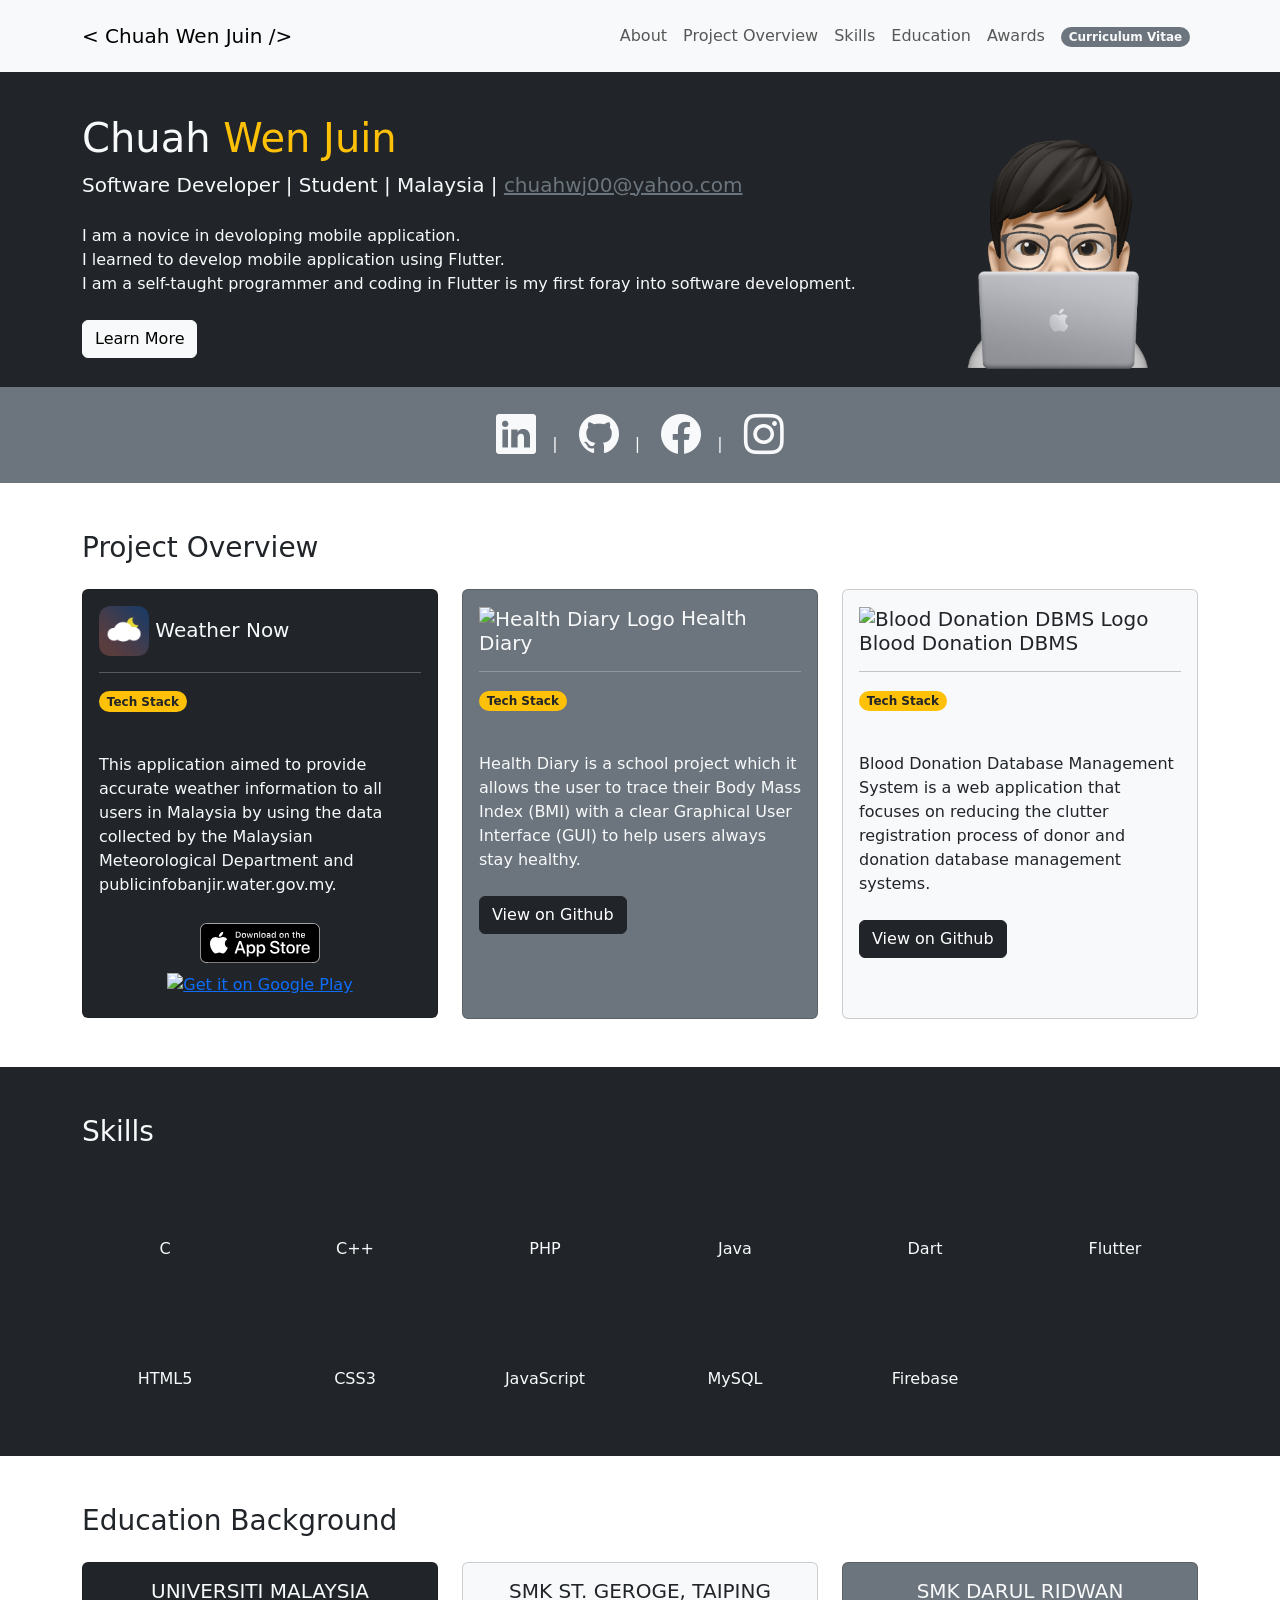
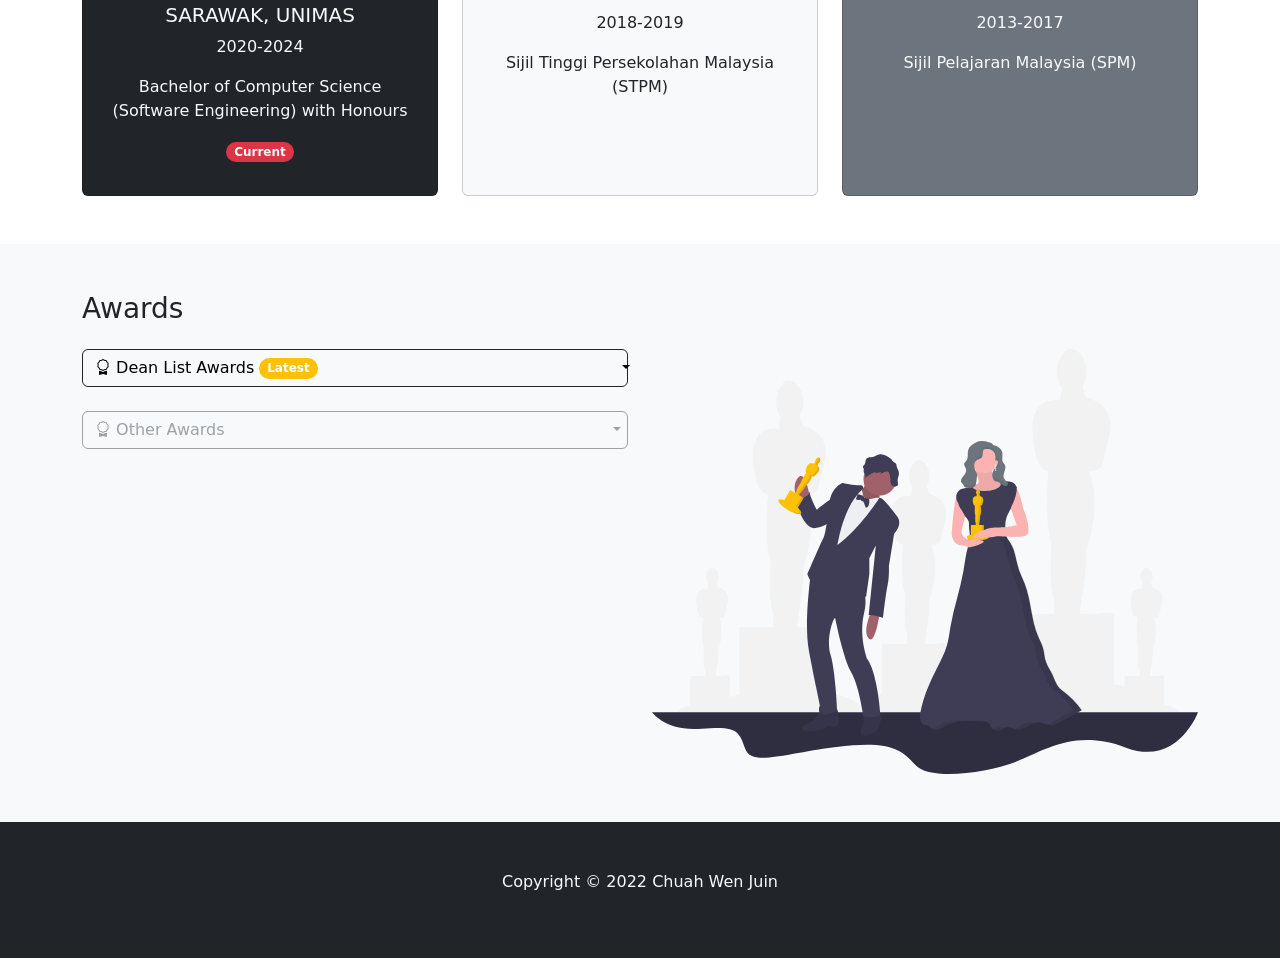
==== index.html @ f5375a83 "Add seperator '|'" ====
<!DOCTYPE html>
<html lang="en">

<head>
    <meta charset="UTF-8">
    <meta http-equiv="X-UA-Compatible" content="IE=edge">
    <meta name="viewport" content="width=device-width, initial-scale=1.0">
    <!-- Bootstrap css -->
    <link href="https://cdn.jsdelivr.net/npm/bootstrap@5.1.3/dist/css/bootstrap.min.css" rel="stylesheet"
        integrity="sha384-1BmE4kWBq78iYhFldvKuhfTAU6auU8tT94WrHftjDbrCEXSU1oBoqyl2QvZ6jIW3" crossorigin="anonymous">
    <!-- Bootstrap icons -->
    <link rel="stylesheet" href="https://cdn.jsdelivr.net/npm/bootstrap-icons@1.3.0/font/bootstrap-icons.css">
    <!-- Devicon -->
    <link rel="stylesheet" href="https://cdn.jsdelivr.net/gh/devicons/devicon@v2.14.0/devicon.min.css">
    <link rel="stylesheet" href="css/style.css">
    <!-- Favicon -->
    <link rel="icon" type="image/x-icon" href="/img/memoji.png">
    <title>Chuah Wen Juin - Software Engineering Student</title>
    <!-- External js -->
    <script defer src="js/script.js"></script>
</head>

<body>
    <!-- Navbar -->
    <nav class="navbar navbar-expand-lg bg-light text-dark navbar-light py-3 fixed-top">
        <div class="container">
            <a href="#" class="navbar-brand">
                < Chuah Wen Juin />
            </a>

            <button class="navbar-toggler" type="button" data-bs-toggle="collapse" data-bs-target="#navmenu"><span
                    class="navbar-toggler-icon"></span></button>

            <div class="collapse navbar-collapse" id="navmenu">
                <ul class="navbar-nav ms-auto">
                    <li class="nav-item">
                        <a href="#about" class="nav-link">About</a>
                    </li>
                    <li class="nav-item">
                        <a href="#projects" class="nav-link">Project Overview</a>
                    </li>
                    <li class="nav-item">
                        <a href="#skills" class="nav-link">Skills</a>
                    </li>
                    <li class="nav-item">
                        <a href="#education" class="nav-link">Education</a>
                    </li>
                    <!-- <li class="nav-item">
                        <a href="#interests" class="nav-link">Interests</a>
                    </li> -->
                    <li class="nav-item">
                        <a href="#awards" class="nav-link">Awards</a>
                    </li>
                    <li class="nav-item">
                        <a href="src/CV.pdf" class="nav-link" target="_blank"><span
                                class="badge bg-secondary text-light rounded-pill">Curriculum Vitae</span></a>
                    </li>
                </ul>
            </div>
        </div>
    </nav>

    <!-- Introduction -->
    <section class="bg-dark text-light p-5 p-lg-0 pt-lg-5 text-center text-sm-start" id="about">
        <div class="container">
            <div class="d-sm-flex align-items-center justify-content-between">
                <div>
                    <h1>Chuah <span class="text-warning">Wen Juin</span></h1>
                    <p class="lead text-center-md">Software Developer | Student | Malaysia | <a class="text-secondary"
                            href="mailto:">chuahwj00@yahoo.com</a></p>
                    <p class="my-4">I am a novice in devoloping mobile application. <br />I learned to develop mobile
                        application using Flutter. <br />I am a self-taught programmer and coding in Flutter is my first
                        foray into software development.</p>
                    <a class="btn btn-light btn-md mb-4" href="./src/CV.pdf" target="_blank">Learn More</a>
                </div>
                <img class="img-fluid w-25 d-none d-lg-block" src="img/self.png" alt="profilePic" />
            </div>
        </div>
    </section>

    <!-- Social Media -->
    <section class="bg-secondary text-light p-4 text-center">
        <div class="container" id="socialMedia">
            <a href="https://www.linkedin.com/in/wenjuinchuah/" target="_blank" class="m-3"><i
                    class="bi bi-linkedin text-light h1"></i></a>|
            <a href="https://github.com/wenjuinchuah" target="_blank" class="m-3"><i
                    class="bi bi-github text-light h1"></i></a>|
            <a href="https://www.facebook.com/Cool987/" target="_blank" class="m-3"><i
                    class="bi bi-facebook text-light h1"></i></a>|
            <a href="https://www.instagram.com/vincent.chuah/" target="_blank" class="m-3"><i
                    class="bi bi-instagram text-light h1"></i></a>
        </div>
    </section>

    <!-- Project -->
    <section class="p-5" id="projects">
        <div class="container">
            <div class="h3 mb-4">Project Overview</div>
            <div class="row g-4">
                <!-- Weather Now -->
                <div class="col-lg-4">
                    <div class="card bg-dark text-light" id="firstProjectCard">
                        <div class="card-body">
                            <h5 class="card-title"><img src="./img/weather_now_logo.png" alt="Weather Now Logo"
                                    width="50px" height="50px" /> Weather Now</h5>
                            <hr>
                            <p><span class="badge bg-warning text-dark rounded-pill">Tech Stack</span></p>
                            <p class="row">
                                <a class="m-1 col-2 text-dark" aria-disabled data-bs-toggle="tooltip"
                                    data-bs-placement="bottom" title="Flutter"><i
                                        class="devicon-flutter-plain colored card-icon h2"></i></a>
                                <a class="m-1 col-2 text-dark" aria-disabled data-bs-toggle="tooltip"
                                    data-bs-placement="bottom" title="Firebase"><i
                                        class="devicon-firebase-plain colored card-icon h2"></i></a>
                            </p>
                            <p class="card-text">This application aimed to provide accurate weather information to all
                                users in Malaysia by using the data collected by the Malaysian Meteorological Department
                                and publicinfobanjir.water.gov.my.
                            </p>
                            <p class="text-lg-center m-1" id="store-badge">
                                <a href="https://apps.apple.com/us/app/weather-now/id1644352298" target="_blank"><img
                                        src="img/download-on-the-app-store.svg" alt="download-at-the-app-store" style="padding: 10px" /></a>
                                <a href='https://play.google.com/store/apps/details?id=io.github.wenjuinchuah.weather_now&pcampaignid=pcampaignidMKT-Other-global-all-co-prtnr-py-PartBadge-Mar2515-1'
                                    target="_blank"><img alt='Get it on Google Play'
                                        src='https://play.google.com/intl/en_us/badges/static/images/badges/en_badge_web_generic.png'
                                        width="151.99px" /></a>
                            </p>
                        </div>
                    </div>
                </div>
                <!-- Health Diary -->
                <div class="col-lg-4">
                    <div class="card bg-secondary text-light" id="secondProjectCard">
                        <div class="card-body">
                            <h5 class="card-title"><img
                                    src="https://raw.githubusercontent.com/wenjuinchuah/java-project/main/src/images/favicon.png"
                                    alt="Health Diary Logo" width="50px" height="50px" /> Health Diary</h5>
                            <hr>
                            <p><span class="badge bg-warning text-dark rounded-pill">Tech Stack</span></p>
                            <p class="row">
                                <a class="m-1 col-2 text-secondary" aria-disabled data-bs-toggle="tooltip"
                                    data-bs-placement="bottom" title="Java"><i
                                        class="devicon-java-plain colored card-icon h2"></i></a>
                            </p>
                            <p class="card-text">Health Diary is a school project which it allows the user to trace
                                their Body Mass Index (BMI) with a clear Graphical User Interface (GUI) to help users
                                always
                                stay healthy.</p>
                            <div class="mt-xl-4 mt-auto"><a class="btn btn-dark btn-md"
                                    href="https://github.com/wenjuinchuah/java-project" target="_blank">View on
                                    Github</a></div>
                        </div>
                    </div>
                </div>
                <!-- Blood Donation DBMS -->
                <div class="col-lg-4">
                    <div class="card bg-light text-dark" id="thirdProjectCard">
                        <div class="card-body">
                            <h5 class="card-title"><img
                                    src="https://raw.githubusercontent.com/wenjuinchuah/database-project/main/src/blood_donation.png"
                                    alt="Blood Donation DBMS Logo" width="50px" height="50px" /> Blood Donation DBMS
                            </h5>
                            <hr>
                            <p><span class="badge bg-warning text-dark rounded-pill">Tech Stack</span></p>
                            <p class="row">
                                <a class="m-1 col-2 text-light" aria-disabled data-bs-toggle="tooltip"
                                    data-bs-placement="bottom" title="PHP"><i
                                        class="devicon-php-plain colored card-icon h2"></i></a>
                                <a class="m-1 col-2 text-light" aria-disabled data-bs-toggle="tooltip"
                                    data-bs-placement="bottom" title="HTML5"><i
                                        class="devicon-html5-plain colored card-icon h2"></i></a>
                                <a class="m-1 col-2 text-light" aria-disabled data-bs-toggle="tooltip"
                                    data-bs-placement="bottom" title="CSS3"><i
                                        class="devicon-css3-plain colored card-icon h2"></i></a>
                                <a class="m-1 col-2 text-light" aria-disabled data-bs-toggle="tooltip"
                                    data-bs-placement="bottom" title="JavaScript"><i
                                        class="devicon-javascript-plain colored card-icon h2"></i></a>
                                <a class="m-1 col-2 text-light" aria-disabled data-bs-toggle="tooltip"
                                    data-bs-placement="bottom" title="MySQL"><i
                                        class="devicon-mysql-plain colored card-icon h2"></i></a>
                            </p>
                            <p class="card-text">Blood Donation Database Management System is a web application that
                                focuses on reducing the clutter registration process of donor and donation database
                                management systems.</p>
                            <p class="mt-xl-4 mt-auto"><a class="btn btn-dark btn-md"
                                    href="https://github.com/wenjuinchuah/database-project" target="_blank">View on
                                    Github</a></p>
                        </div>
                    </div>
                </div>
            </div>
        </div>
        </div>
    </section>

    <!-- Skills -->
    <section class="p-5 bg-dark text-light" id="skills">
        <div class="container" id="skills-devicon">
            <div class="h3 mb-4">Skills</div>
            <div class="row text-center g-4 b">
                <!-- c -->
                <div class="col-xl-2 col-md-3 col-sm-4 col-6">
                    <div class="card bg-dark border-dark text-light hover-zoom">
                        <div class="card-body">
                            <i class="devicon-c-plain card-icon h1 m-3"></i>
                            <p class="card-text">C</span></p>
                        </div>
                    </div>
                </div>
                <!-- cpp -->
                <div class="col-xl-2 col-md-3 col-sm-4 col-6">
                    <div class="card bg-dark border-dark text-light hover-zoom">
                        <div class="card-body">
                            <i class="devicon-cplusplus-plain card-icon h1 m-3"></i>
                            <p class="card-text">C++</span></p>
                        </div>
                    </div>
                </div>
                <!-- php -->
                <div class="col-xl-2 col-md-3 col-sm-4 col-6">
                    <div class="card bg-dark border-dark text-light hover-zoom">
                        <div class="card-body">
                            <i class="devicon-php-plain card-icon h1 m-3"></i>
                            <p class="card-text">PHP</span></p>
                        </div>
                    </div>
                </div>
                <!-- java -->
                <div class="col-xl-2 col-md-3 col-sm-4 col-6">
                    <div class="card bg-dark border-dark text-light hover-zoom">
                        <div class="card-body">
                            <i class="devicon-java-plain card-icon h1 m-3"></i>
                            <p class="card-text">Java</span></p>
                        </div>
                    </div>
                </div>
                <!-- dart -->
                <div class="col-xl-2 col-md-3 col-sm-4 col-6">
                    <div class="card bg-dark border-dark text-light hover-zoom">
                        <div class="card-body">
                            <i class="devicon-dart-plain card-icon h1 m-3"></i>
                            <p class="card-text">Dart</span></p>
                        </div>
                    </div>
                </div>
                <!-- flutter -->
                <div class="col-xl-2 col-md-3 col-sm-4 col-6">
                    <div class="card bg-dark border-dark text-light hover-zoom">
                        <div class="card-body">
                            <i class="devicon-flutter-plain card-icon h1 m-3"></i>
                            <p class="card-text">Flutter</span></p>
                        </div>
                    </div>
                </div>
                <!-- html5 -->
                <div class="col-xl-2 col-md-3 col-sm-4 col-6">
                    <div class="card bg-dark border-dark text-light hover-zoom">
                        <div class="card-body">
                            <i class="devicon-html5-plain card-icon h1 m-3"></i>
                            <p class="card-text">HTML5</span></p>
                        </div>
                    </div>
                </div>
                <!-- css -->
                <div class="col-xl-2 col-md-3 col-sm-4 col-6">
                    <div class="card bg-dark border-dark text-light hover-zoom">
                        <div class="card-body">
                            <i class="devicon-css3-plain card-icon h1 m-3"></i>
                            <p class="card-text">CSS3</span></p>
                        </div>
                    </div>
                </div>
                <!-- javascript -->
                <div class="col-xl-2 col-md-3 col-sm-4 col-6">
                    <div class="card bg-dark border-dark text-light hover-zoom">
                        <div class="card-body">
                            <i class="devicon-javascript-plain card-icon h1 m-3"></i>
                            <p class="card-text">JavaScript</span></p>
                        </div>
                    </div>
                </div>
                <!-- mysql -->
                <div class="col-xl-2 col-md-3 col-sm-4 col-6">
                    <div class="card bg-dark border-dark text-light hover-zoom">
                        <div class="card-body">
                            <i class="devicon-mysql-plain card-icon h1 m-3"></i>
                            <p class="card-text">MySQL</span></p>
                        </div>
                    </div>
                </div>
                <!-- firebase -->
                <div class="col-xl-2 col-md-3 col-sm-4 col-6">
                    <div class="card bg-dark border-dark text-light hover-zoom">
                        <div class="card-body">
                            <i class="devicon-firebase-plain card-icon h1 m-3"></i>
                            <p class="card-text">Firebase</span></p>
                        </div>
                    </div>
                </div>
            </div>
        </div>
    </section>

    <!-- Education -->
    <section class="p-5" id="education">
        <div class="container">
            <div class="h3 mb-4">Education Background</div>
            <div class="row text-center g-4">
                <!-- 2020-2024 -->
                <div class="col-md">
                    <div class="card bg-dark text-light">
                        <div class="card-body" id="firstCard">
                            <h5 class="card-title">UNIVERSITI MALAYSIA SARAWAK, UNIMAS</h5>
                            <p class="card-text">2020-2024</p>
                            <p>Bachelor of Computer Science (Software Engineering) with Honours</p>
                            <p><span class="badge bg-danger text-light rounded-pill">Current</span></p>
                        </div>
                    </div>
                </div>
                <!-- 2018-2019 -->
                <div class="col-md">
                    <div class="card bg-light text-dark">
                        <div class="card-body" id="secondCard">
                            <h5 class="card-title">SMK ST. GEROGE, TAIPING</h5>
                            <p class="card-text">2018-2019</p>
                            <p>Sijil Tinggi Persekolahan Malaysia (STPM)</p>
                        </div>
                    </div>
                </div>
                <!-- 2013-2017 -->
                <div class="col-md">
                    <div class="card bg-secondary text-light">
                        <div class="card-body" id="thirdCard">
                            <h5 class="card-title">SMK DARUL RIDWAN</h5>
                            <p class="card-text">2013-2017</p>
                            <p>Sijil Pelajaran Malaysia (SPM)</p>
                        </div>
                    </div>
                </div>
            </div>
        </div>
        </div>
    </section>

    <!-- Awards -->
    <section class="p-5 bg-light text-dark" id="awards">
        <div class="container">
            <div class="h3 mb-4">Awards</div>
            <div class="row g-4">
                <div class="col-md-6">
                    <div class="dropdown d-grid gap-2 mb-4">
                        <button class="btn btn-light text-start dropdown-toggle border-dark" type="button"
                            data-bs-toggle="collapse" data-bs-target="#deanList" aria-expanded="false"
                            aria-controls="deanList">
                            <i class="bi bi-award"></i>
                            Dean List Awards
                            <span class="badge bg-warning rounded-pill">Latest</span>
                            <div class="spacer with-badge"></div>
                        </button>
                        <div class="collapse" id="deanList">
                            <div class="card card-body">
                                UNIMAS Dean List for Semester 1, 2, 3 and 4
                            </div>
                        </div>
                    </div>
                    <div class="dropdown d-grid gap-2 mb-4">
                        <button class="btn btn-light text-secondary text-start dropdown-toggle border-secondary"
                            type="button" data-bs-toggle="collapse" data-bs-target="#" aria-expanded="false"
                            aria-controls="" disabled>
                            <i class="bi bi-award"></i>
                            Other Awards
                            <div class="spacer no-badge"></div>
                        </button>
                        <div class="collapse" id="">
                            <div class="card card-body">
                                Nothing
                            </div>
                        </div>
                    </div>

                </div>
                <div class="col-md-6">
                    <img src="img/award.svg" alt="">
                </div>
            </div>
        </div>
    </section>

    <!-- Footer -->
    <footer class="p-5 bg-dark text-light text-center position-relative">
        <div class="container">
            <p>Copyright &copy; 2022 Chuah Wen Juin</p>
        </div>
    </footer>

    <!-- Bootstrap js -->
    <script src="https://cdn.jsdelivr.net/npm/bootstrap@5.1.3/dist/js/bootstrap.bundle.min.js"
        integrity="sha384-ka7Sk0Gln4gmtz2MlQnikT1wXgYsOg+OMhuP+IlRH9sENBO0LRn5q+8nbTov4+1p" crossorigin="anonymous">
    </script>
</body>

</html>
---- css/style.css ----
body::before {
    display: block;
    content: '';
    height: 60px;
}

#socialMedia a:hover {
    cursor: pointer;
    opacity: 0.7;
}

#skills-devicon .card:hover i {
    color: #ffc107;
}

#skills-devicon .hover-zoom {
    transition: transform .2s;
}

#skills-devicon .hover-zoom:hover {
    -webkit-transform: scale(1.1);  /* Safari 3-8 */
    transform: scale(1.1);
}

/* Awards' dropdown spacer */
.with-badge {
    display: inline-block;
    width: calc(100% - 230px);
}

.no-badge {
    display: inline-block;
    width: calc(100% - 146px);
}
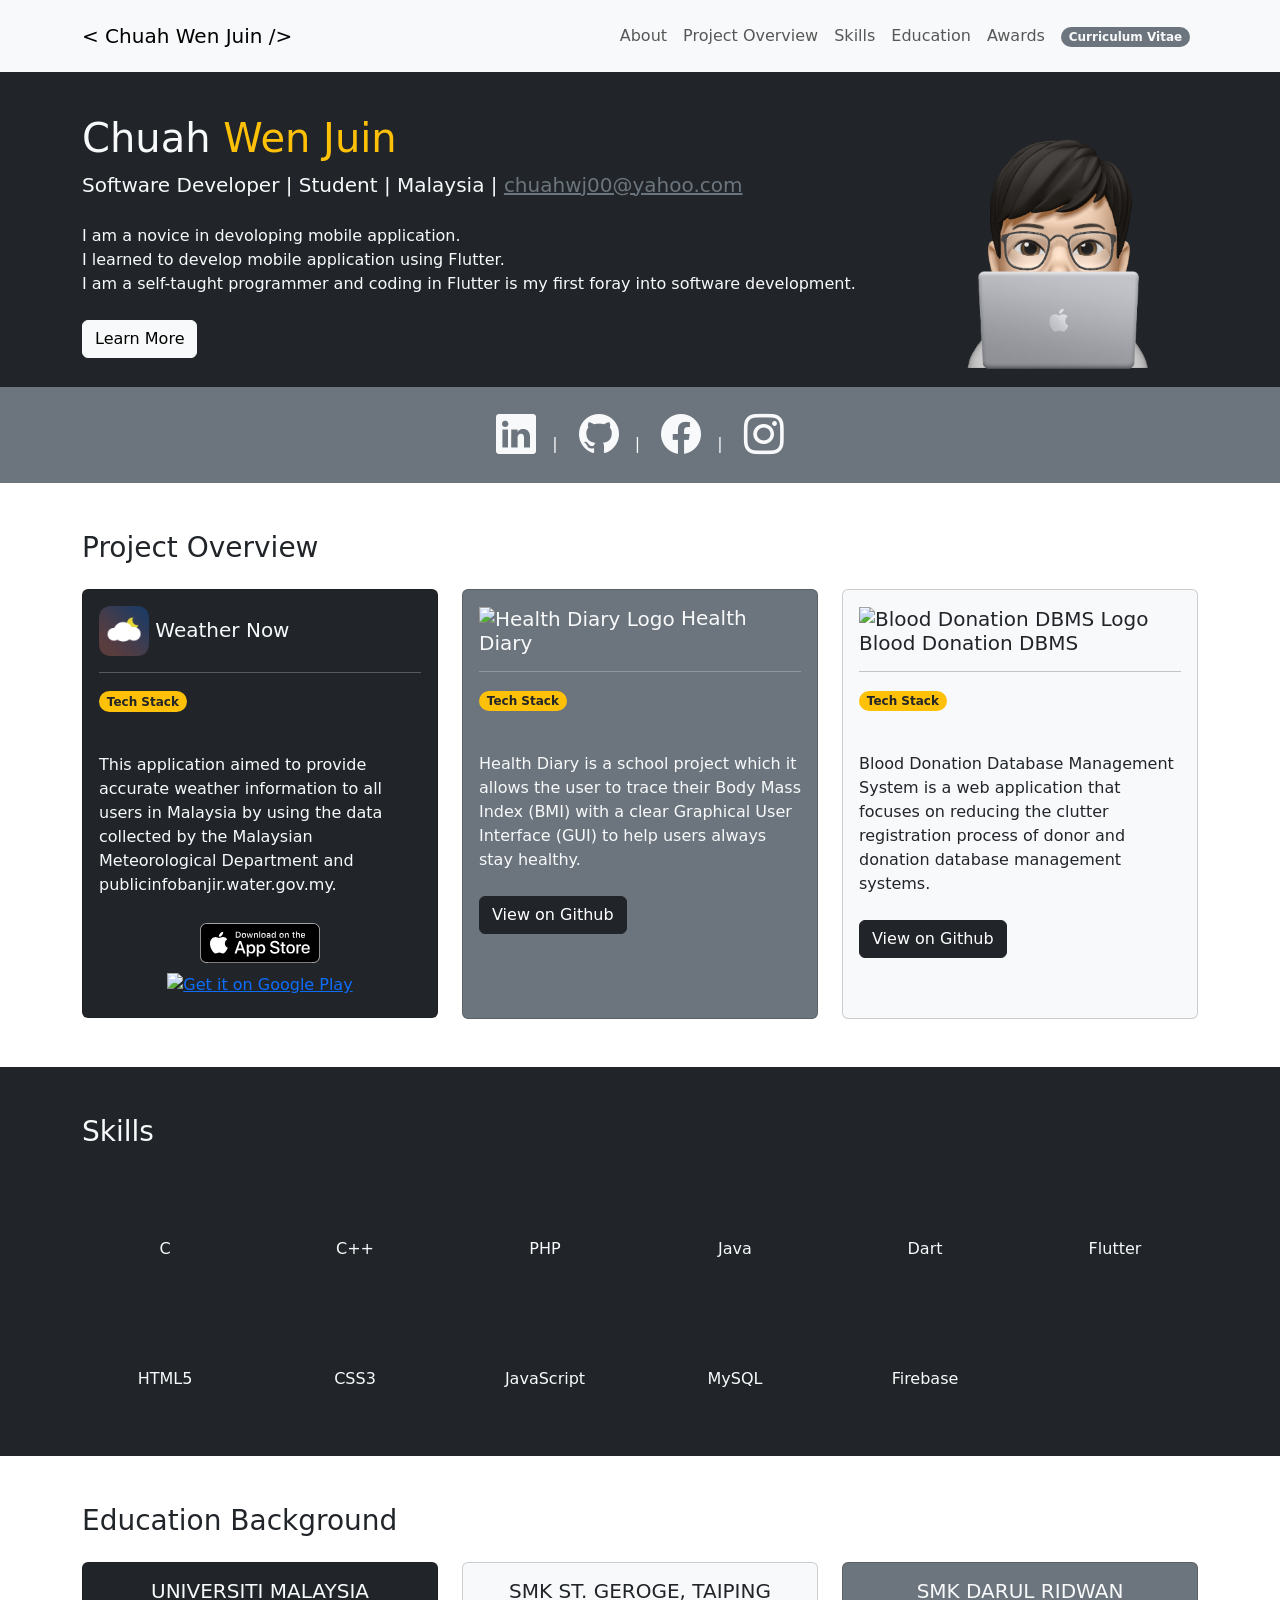
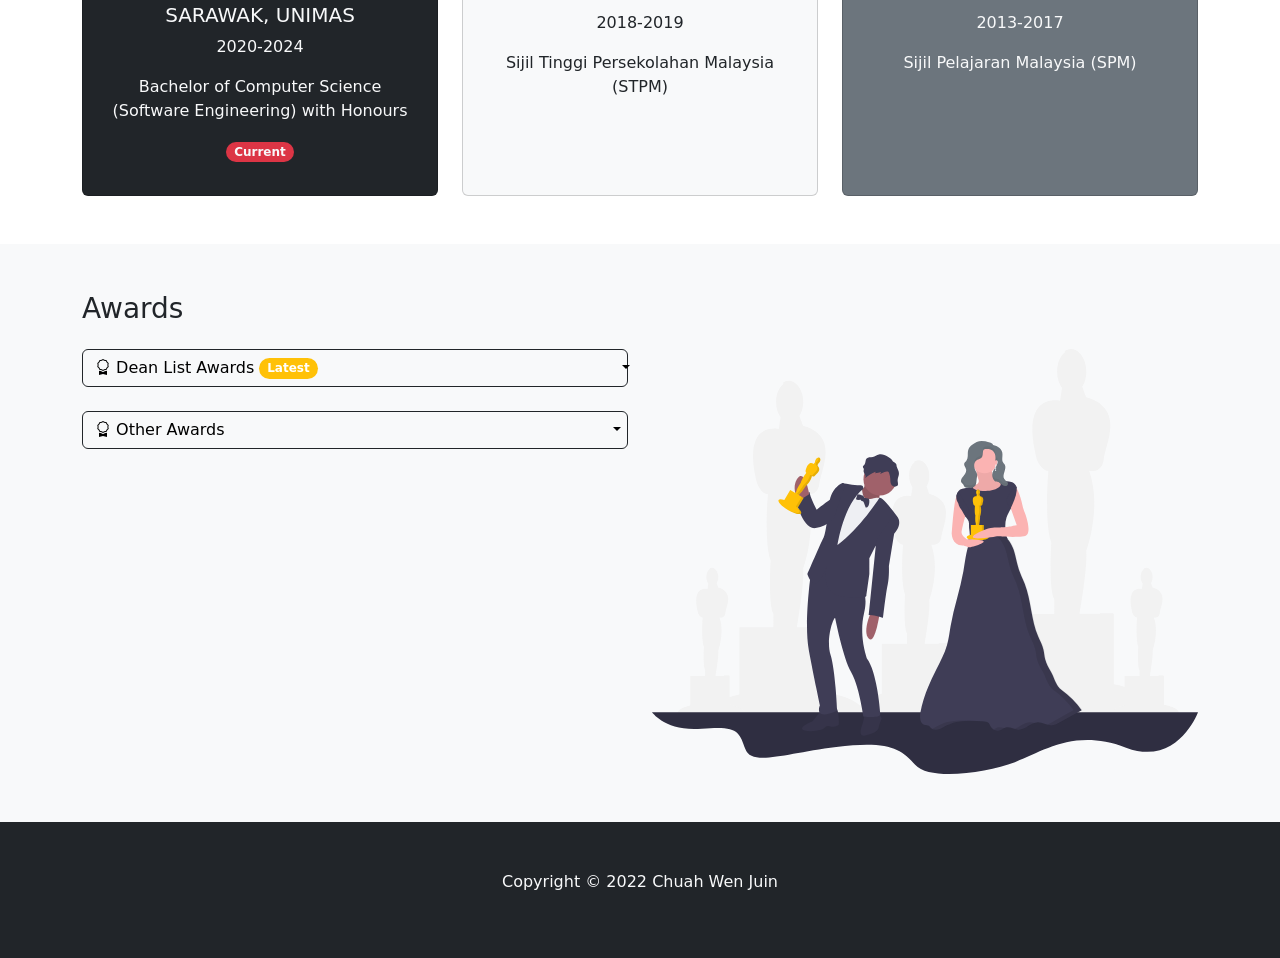
==== commit 32f4e135: "Add other awards" ====
--- a/index.html
+++ b/index.html
@@ -364,16 +364,16 @@
                         </div>
                     </div>
                     <div class="dropdown d-grid gap-2 mb-4">
-                        <button class="btn btn-light text-secondary text-start dropdown-toggle border-secondary"
-                            type="button" data-bs-toggle="collapse" data-bs-target="#" aria-expanded="false"
-                            aria-controls="" disabled>
+                        <button class="btn btn-light text-start dropdown-toggle border-dark"
+                            type="button" data-bs-toggle="collapse" data-bs-target="#otherAwards" aria-expanded="false"
+                            aria-controls="otherAwards">
                             <i class="bi bi-award"></i>
                             Other Awards
                             <div class="spacer no-badge"></div>
                         </button>
-                        <div class="collapse" id="">
+                        <div class="collapse" id="otherAwards">
                             <div class="card card-body">
-                                Nothing
+                                CodeNection 2022 - 3rd Runner Up
                             </div>
                         </div>
                     </div>
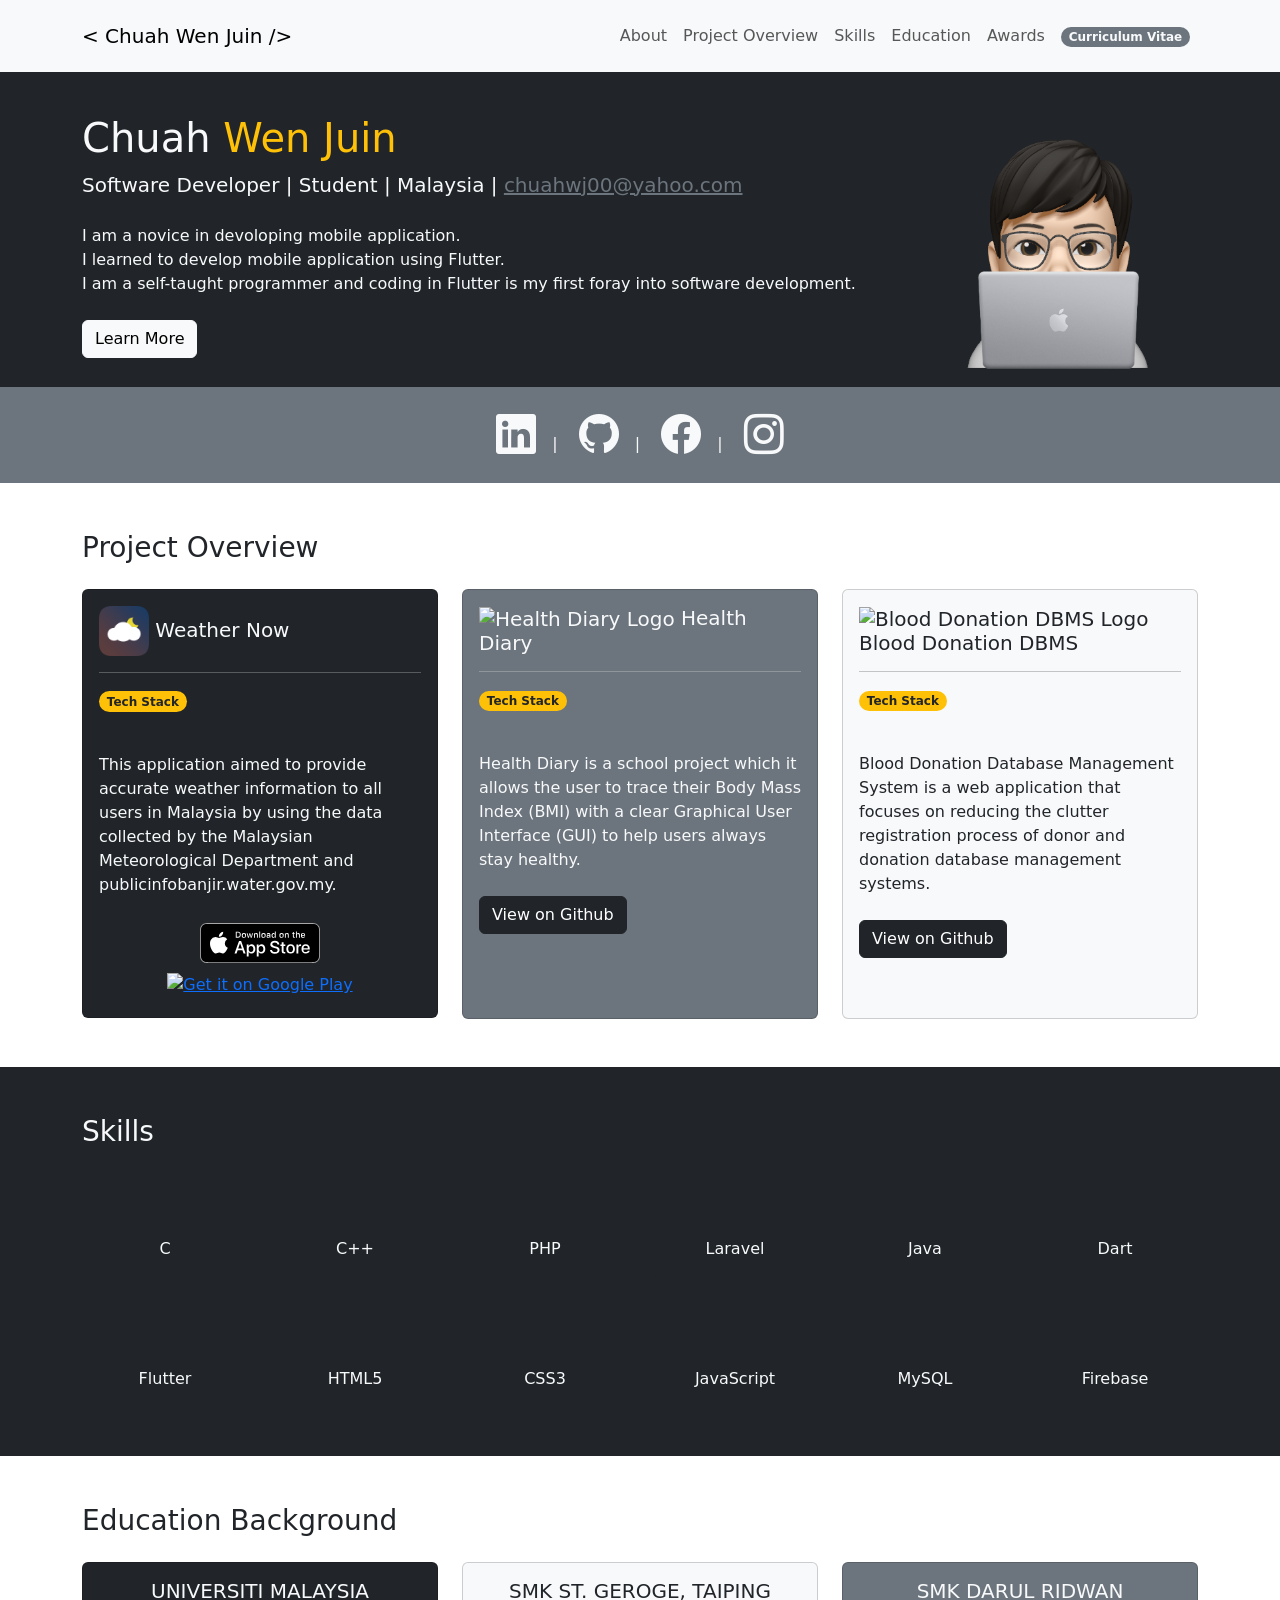
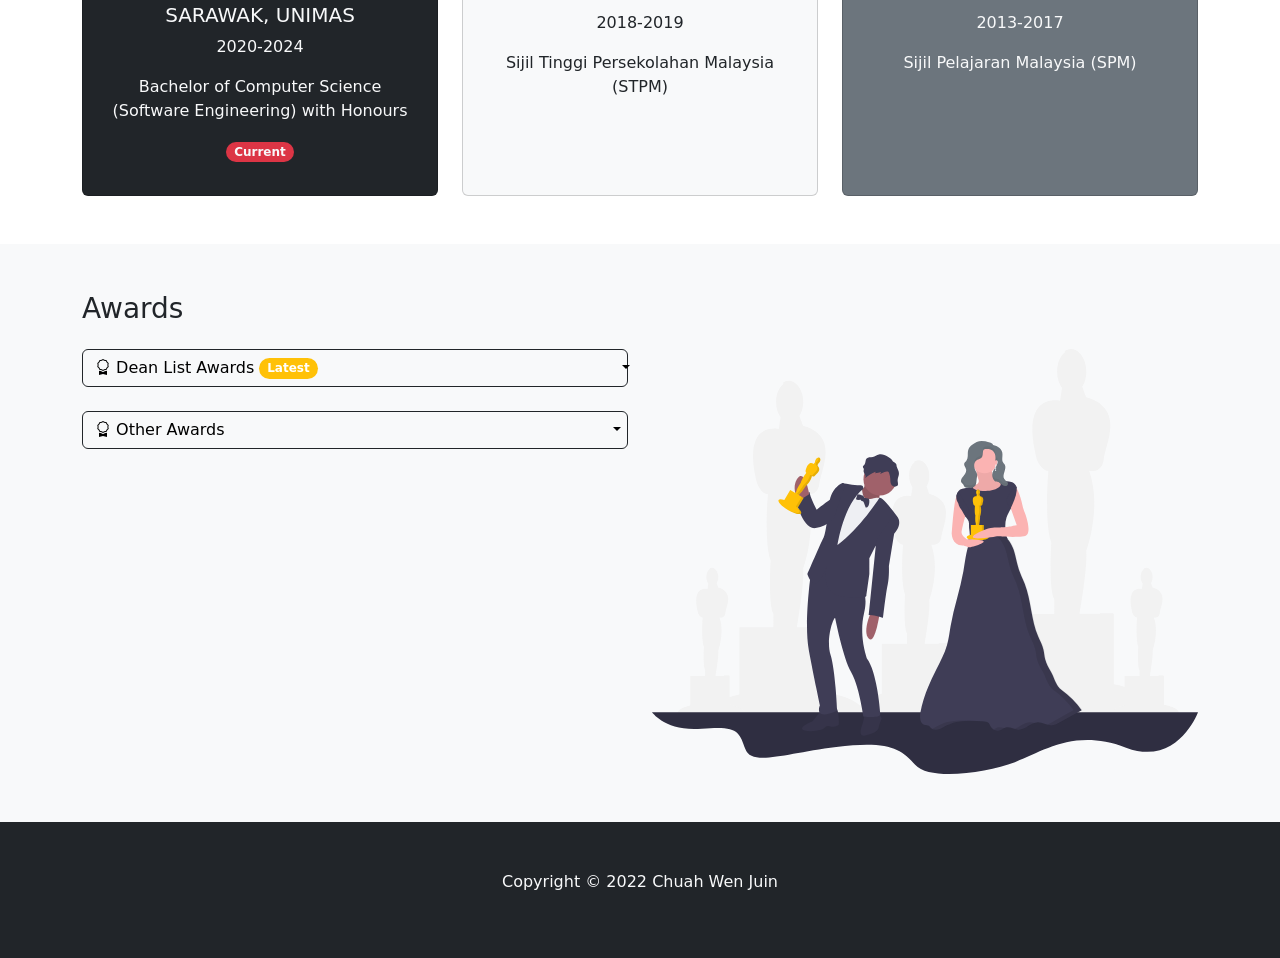
==== commit 220f4c29: "Add skills" ====
--- a/index.html
+++ b/index.html
@@ -225,6 +225,15 @@
                         </div>
                     </div>
                 </div>
+                <!-- laravel -->
+                <div class="col-xl-2 col-md-3 col-sm-4 col-6">
+                    <div class="card bg-dark border-dark text-light hover-zoom">
+                        <div class="card-body">
+                            <i class="devicon-laravel-plain card-icon h1 m-3"></i>
+                            <p class="card-text">Laravel</span></p>
+                        </div>
+                    </div>
+                </div>
                 <!-- java -->
                 <div class="col-xl-2 col-md-3 col-sm-4 col-6">
                     <div class="card bg-dark border-dark text-light hover-zoom">
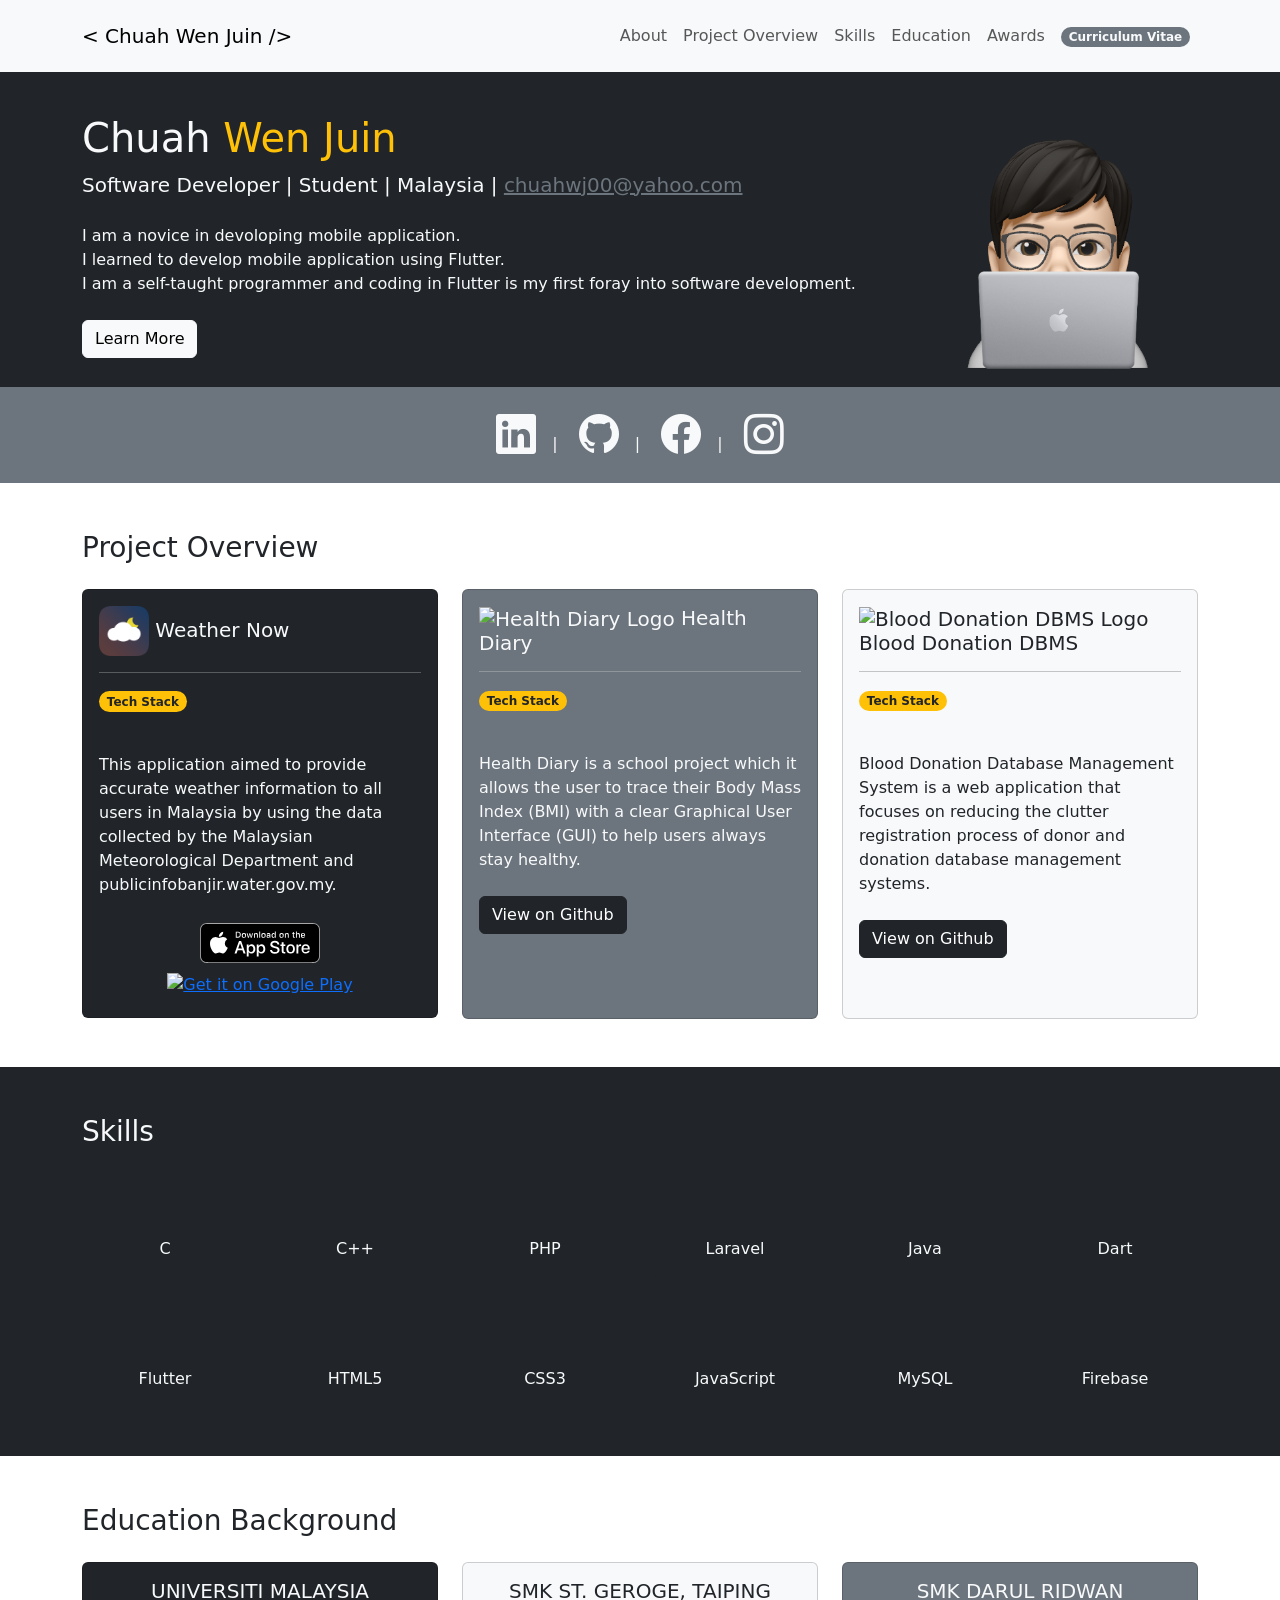
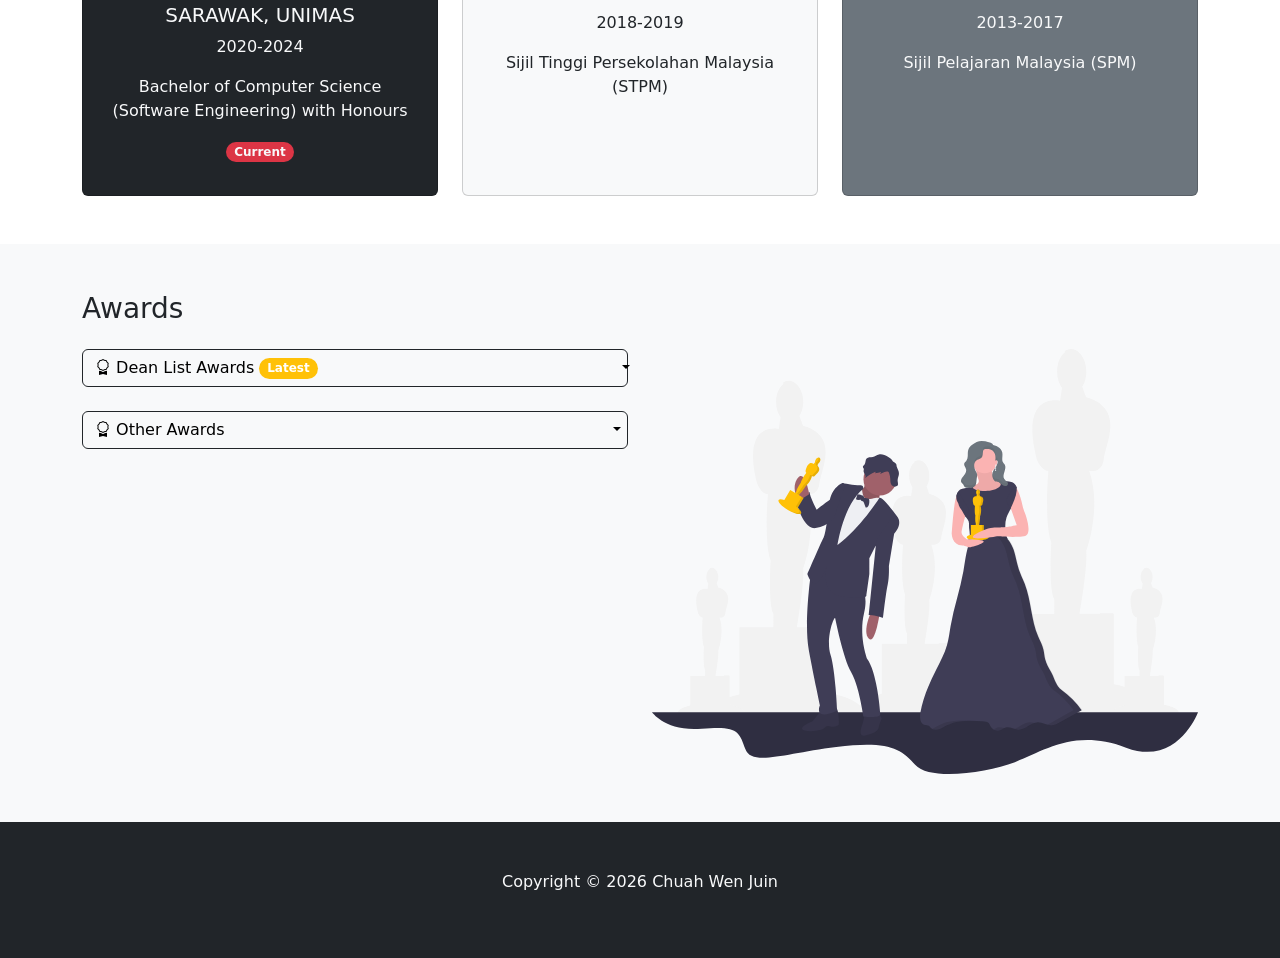
==== commit 4fb6f291: "Footer: 1. Dynamically display year 2. Remove unused code" ====
--- a/index.html
+++ b/index.html
@@ -397,7 +397,7 @@
 
     <!-- Footer -->
     <footer class="p-5 bg-dark text-light text-center position-relative">
-        <div class="container">
+        <div class="container" id="copyright">
             <p>Copyright &copy; 2022 Chuah Wen Juin</p>
         </div>
     </footer>
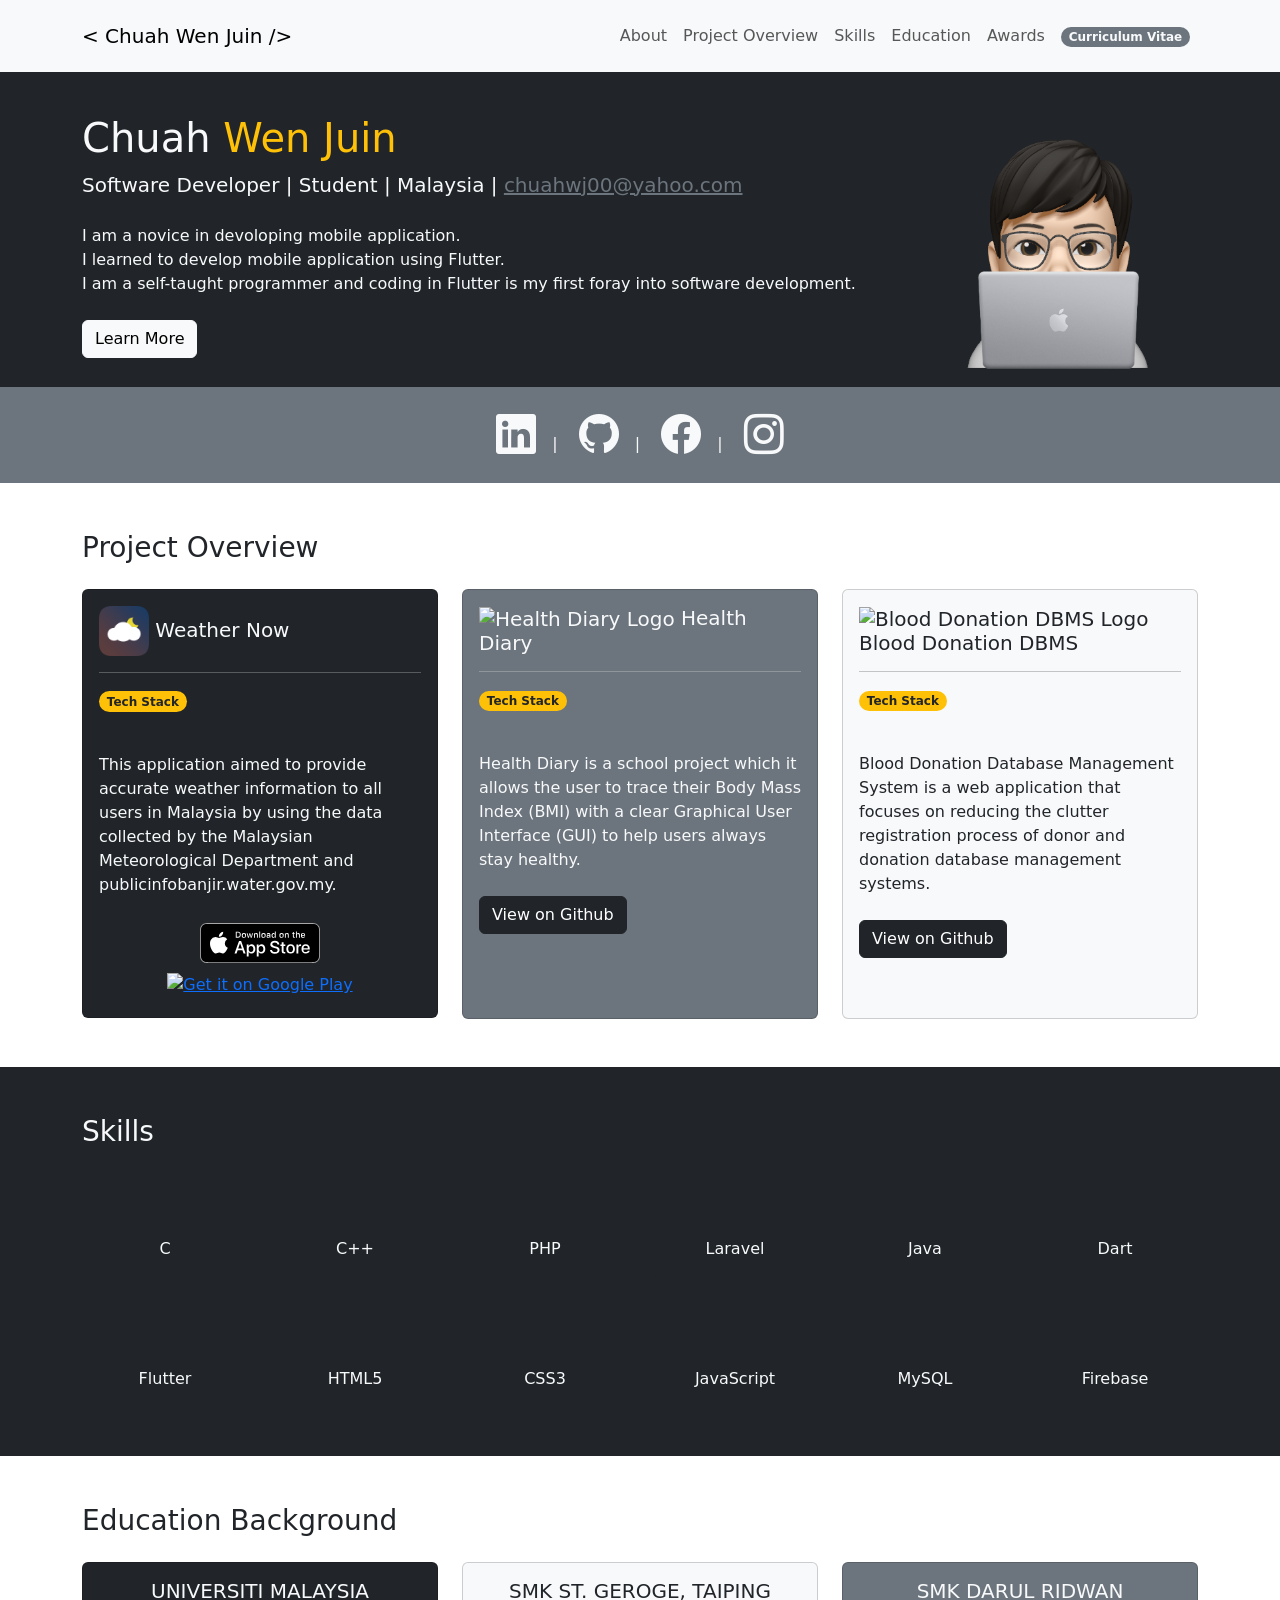
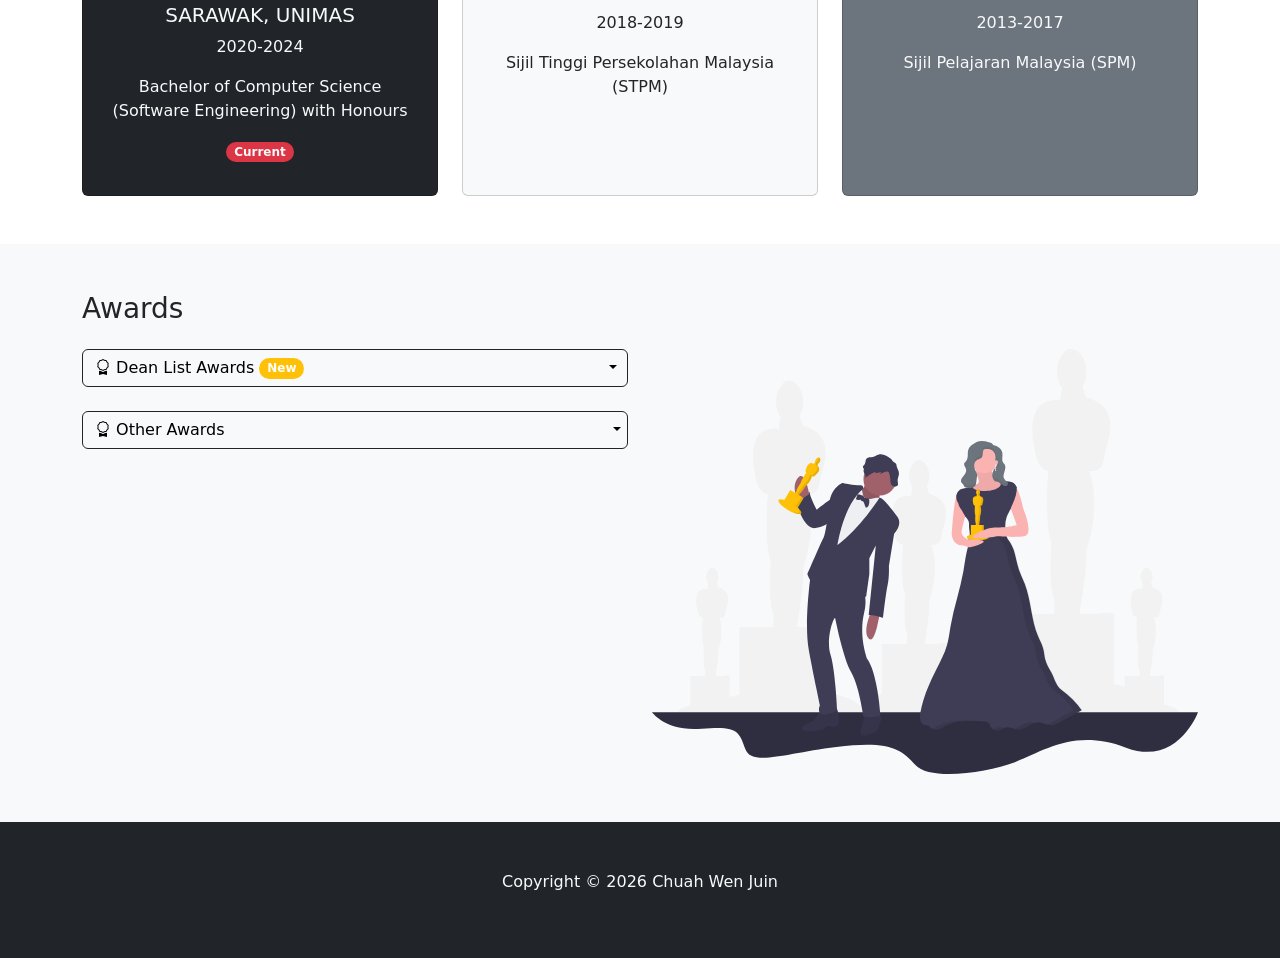
==== commit 0738c2a1: "Awards: Update dean list and other awards" ====
--- a/index.html
+++ b/index.html
@@ -363,12 +363,12 @@
                             aria-controls="deanList">
                             <i class="bi bi-award"></i>
                             Dean List Awards
-                            <span class="badge bg-warning rounded-pill">Latest</span>
+                            <span class="badge bg-warning rounded-pill">New</span>
                             <div class="spacer with-badge"></div>
                         </button>
                         <div class="collapse" id="deanList">
                             <div class="card card-body">
-                                UNIMAS Dean List for Semester 1, 2, 3 and 4
+                                UNIMAS Dean List from Semester 1 until Semester 5
                             </div>
                         </div>
                     </div>
@@ -382,6 +382,9 @@
                         </button>
                         <div class="collapse" id="otherAwards">
                             <div class="card card-body">
+                                NASA Space Apps Sarawak - Champion (Senior Category)
+                            </div>
+                            <div class="card card-body">
                                 CodeNection 2022 - 3rd Runner Up
                             </div>
                         </div>
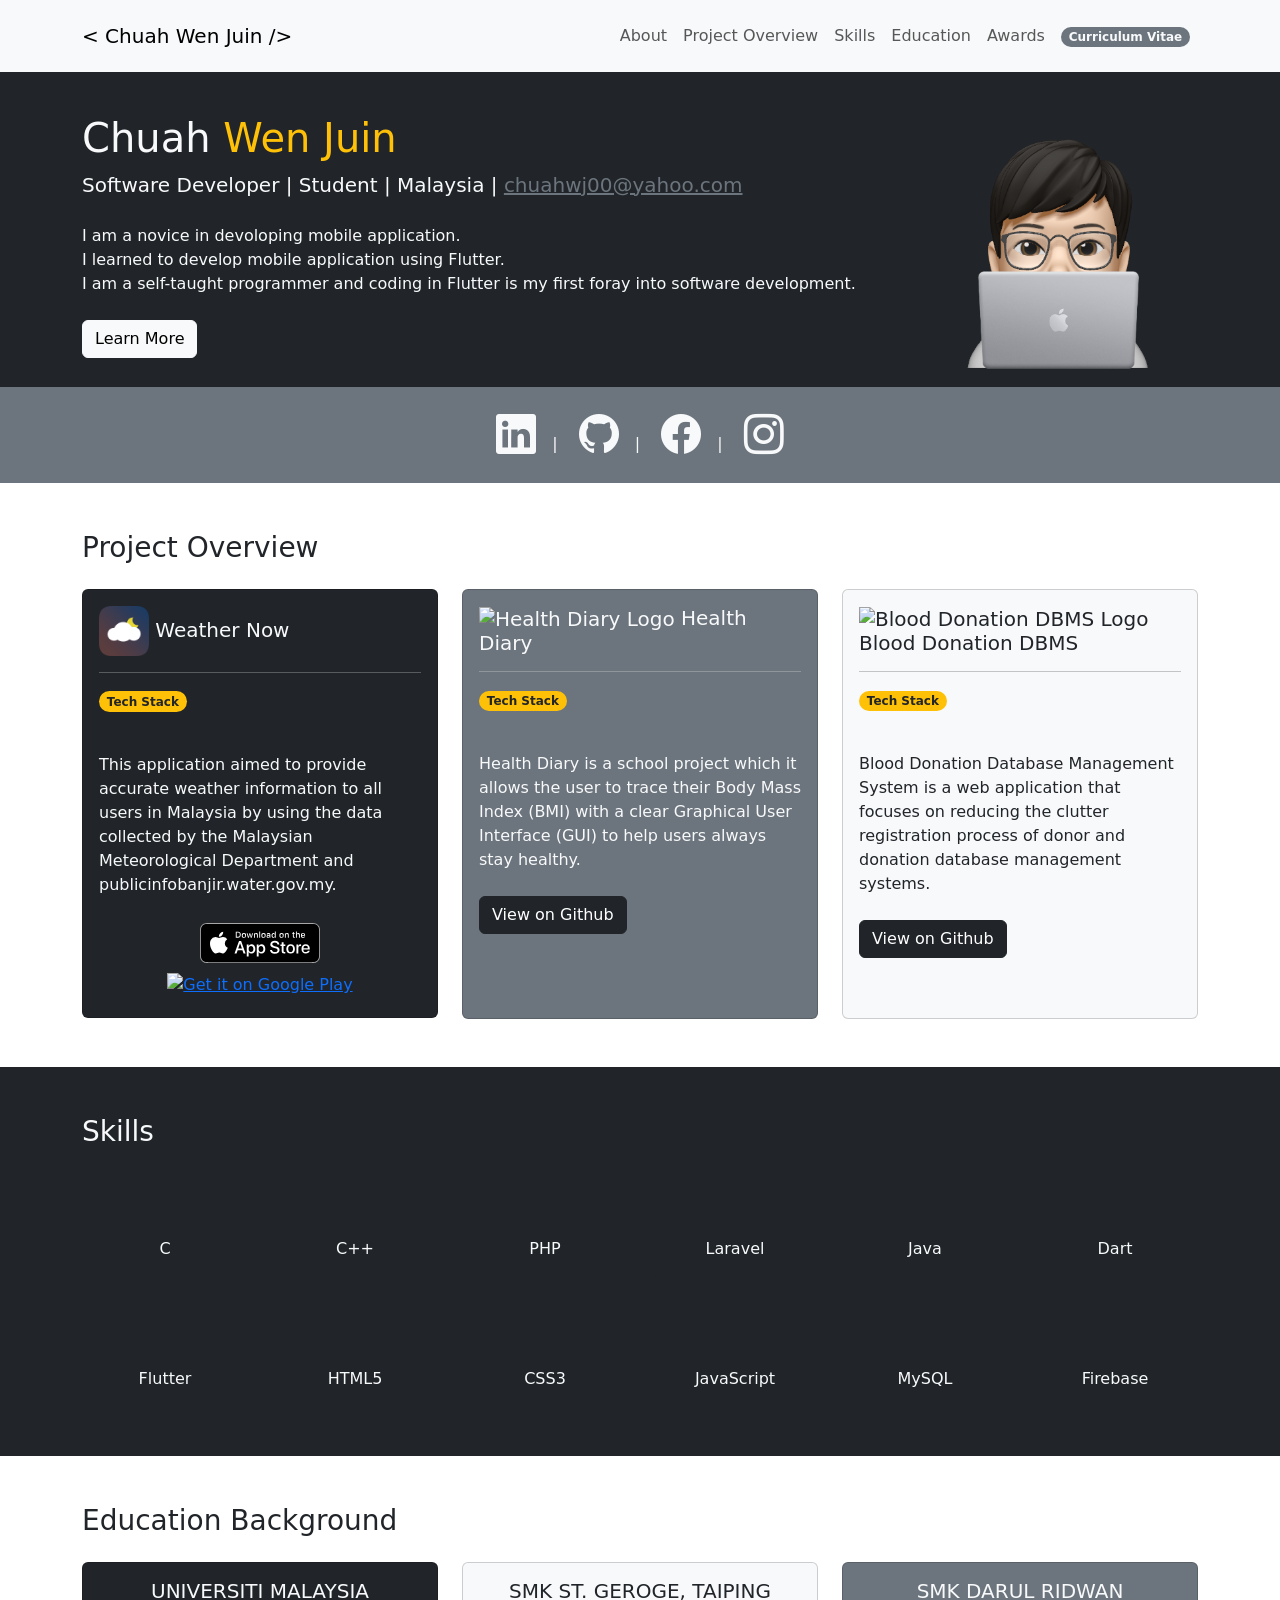
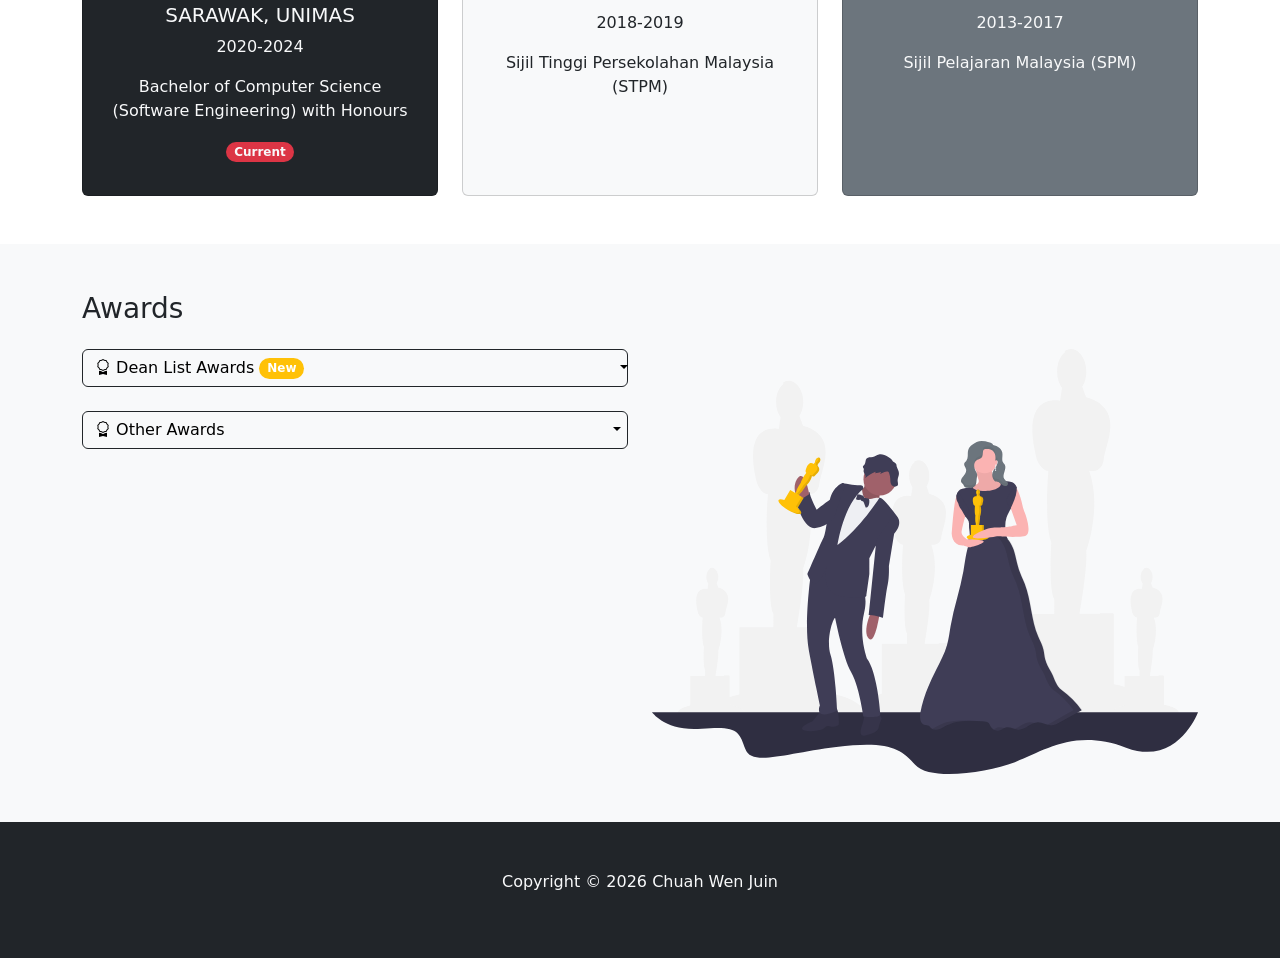
==== commit 3710b955: "Awards: Minor UI fixed and text amendment" ====
--- a/index.html
+++ b/index.html
@@ -382,7 +382,7 @@
                         </button>
                         <div class="collapse" id="otherAwards">
                             <div class="card card-body">
-                                NASA Space Apps Sarawak - Champion (Senior Category)
+                                NASA Space Apps Sarawak 2023 - Champion (Senior Category)
                             </div>
                             <div class="card card-body">
                                 CodeNection 2022 - 3rd Runner Up
--- a/css/style.css
+++ b/css/style.css
@@ -25,7 +25,7 @@
 /* Awards' dropdown spacer */
 .with-badge {
     display: inline-block;
-    width: calc(100% - 230px);
+    width: calc(100% - 219px);
 }
 
 .no-badge {
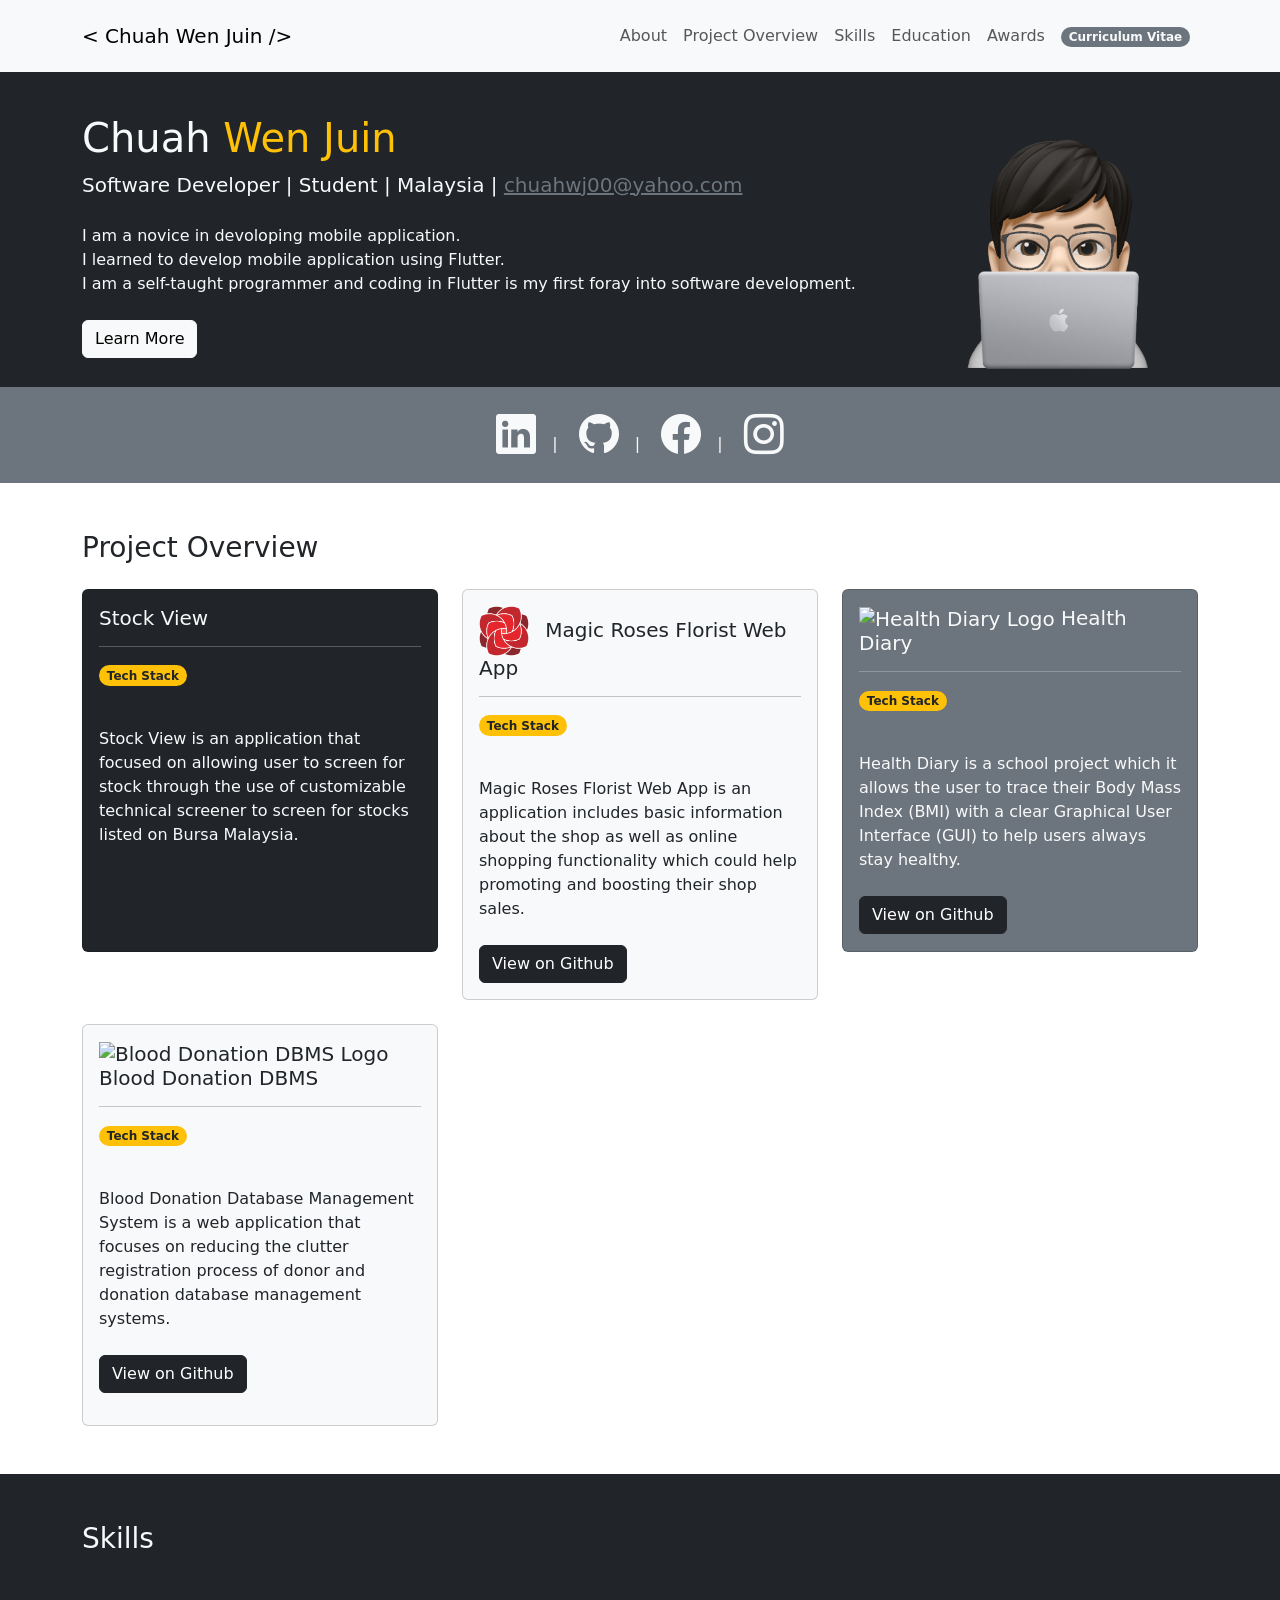
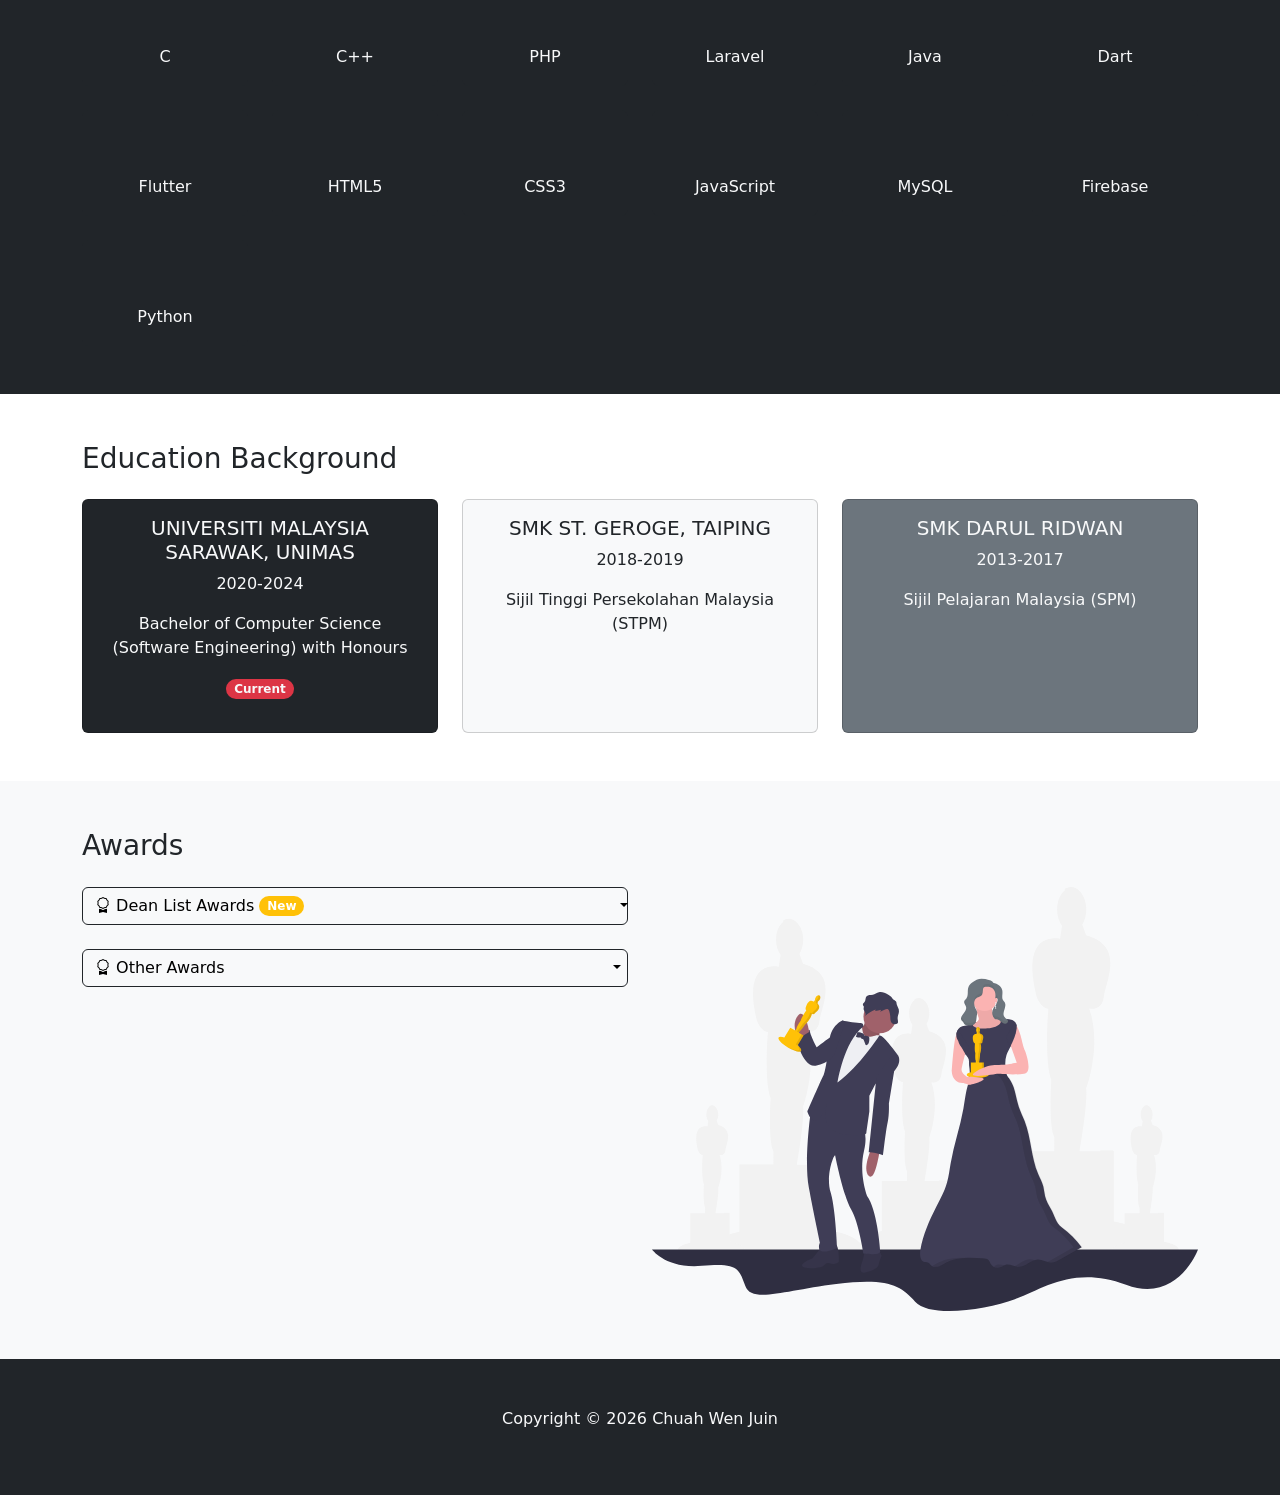
==== commit e769bb82: "Update CV, project done, skills, and awards" ====
--- a/index.html
+++ b/index.html
@@ -97,9 +97,60 @@
         <div class="container">
             <div class="h3 mb-4">Project Overview</div>
             <div class="row g-4">
-                <!-- Weather Now -->
+                <!-- Stock View -->
                 <div class="col-lg-4">
                     <div class="card bg-dark text-light" id="firstProjectCard">
+                        <div class="card-body">
+                            <h5 class="card-title"><img src="" alt="Stock View Logo"
+                                    width="50px" height="50px" style="margin: 0 10px 0 0; display: none;" /> Stock View</h5>
+                            <hr>
+                            <p><span class="badge bg-warning text-dark rounded-pill">Tech Stack</span></p>
+                            <p class="row">
+                                <a class="m-1 col-2 text-dark" aria-disabled data-bs-toggle="tooltip"
+                                    data-bs-placement="bottom" title="VueJS"><i
+                                        class="devicon-vuejs-plain colored card-icon h2"></i></a>
+                                <a class="m-1 col-2 text-dark" aria-disabled data-bs-toggle="tooltip"
+                                    data-bs-placement="bottom" title="Python"><i
+                                        class="devicon-python-plain colored card-icon h2"></i></a>
+                                <a class="m-1 col-2 text-light" aria-disabled data-bs-toggle="tooltip"
+                                    data-bs-placement="bottom" title="MySQL"><i
+                                        class="devicon-mysql-plain colored card-icon h2"></i></a>
+                            </p>
+                            <p class="card-text">Stock View is an application that focused on allowing user to screen for stock through the use of customizable technical screener to screen for stocks listed on Bursa Malaysia.
+                            </p>
+                            <div class="mt-xl-4 mt-auto" style="display: none;"><a class="btn btn-light btn-md"
+                                href="" target="_blank" >View on
+                                Github</a></div>
+                        </div>
+                    </div>
+                </div>
+                <!-- Magic Roses Florist -->
+                <div class="col-lg-4">
+                    <div class="card bg-light text-dark" id="firstProjectCard">
+                        <div class="card-body">
+                            <h5 class="card-title"><img src="./img/magic_roses_logo.png" alt="Magic Roses Florist Logo"
+                                    width="50px" height="50px" style="margin: 0 10px 0 0" /> Magic Roses Florist Web App</h5>
+                            <hr>
+                            <p><span class="badge bg-warning text-dark rounded-pill">Tech Stack</span></p>
+                            <p class="row">
+                                <a class="m-1 col-2 text-dark" aria-disabled data-bs-toggle="tooltip"
+                                    data-bs-placement="bottom" title="Laravel"><i
+                                        class="devicon-laravel-plain colored card-icon h2"></i></a>
+                                <a class="m-1 col-2 text-light" aria-disabled data-bs-toggle="tooltip"
+                                    data-bs-placement="bottom" title="MySQL"><i
+                                        class="devicon-mysql-plain colored card-icon h2"></i></a>
+                            </p>
+                            <p class="card-text">Magic Roses Florist Web App is an application includes basic information about the shop as well as online shopping functionality which could help promoting and boosting their shop sales.
+                            </p>
+                            <div class="mt-xl-4 mt-auto"><a class="btn btn-dark btn-md"
+                                href="https://github.com/JohnnyLPH/UNI_CSSE_Year3_Sem1_SoftwareEngineeringLab_Project_1" target="_blank">View on
+                                Github</a></div>
+                        </div>
+                    </div>
+                </div>
+                <!-- Weather Now -->
+                <div class="col-lg-4" style="display: none;">
+                    <div class="card bg-dark text-light" id="secondProjectCard">
                         <div class="card-body">
                             <h5 class="card-title"><img src="./img/weather_now_logo.png" alt="Weather Now Logo"
                                     width="50px" height="50px" /> Weather Now</h5>
@@ -130,7 +181,7 @@
                 </div>
                 <!-- Health Diary -->
                 <div class="col-lg-4">
-                    <div class="card bg-secondary text-light" id="secondProjectCard">
+                    <div class="card bg-secondary text-light" id="thirdProjectCard">
                         <div class="card-body">
                             <h5 class="card-title"><img
                                     src="https://raw.githubusercontent.com/wenjuinchuah/java-project/main/src/images/favicon.png"
@@ -154,7 +205,7 @@
                 </div>
                 <!-- Blood Donation DBMS -->
                 <div class="col-lg-4">
-                    <div class="card bg-light text-dark" id="thirdProjectCard">
+                    <div class="card bg-light text-dark" id="forthProjectCard">
                         <div class="card-body">
                             <h5 class="card-title"><img
                                     src="https://raw.githubusercontent.com/wenjuinchuah/database-project/main/src/blood_donation.png"
@@ -303,6 +354,15 @@
                         <div class="card-body">
                             <i class="devicon-firebase-plain card-icon h1 m-3"></i>
                             <p class="card-text">Firebase</span></p>
+                        </div>
+                    </div>
+                </div>
+                <!-- python -->
+                <div class="col-xl-2 col-md-3 col-sm-4 col-6">
+                    <div class="card bg-dark border-dark text-light hover-zoom">
+                        <div class="card-body">
+                            <i class="devicon-python-plain card-icon h1 m-3"></i>
+                            <p class="card-text">Python</span></p>
                         </div>
                     </div>
                 </div>
@@ -368,7 +428,7 @@
                         </button>
                         <div class="collapse" id="deanList">
                             <div class="card card-body">
-                                UNIMAS Dean List from Semester 1 until Semester 5
+                                UNIMAS Dean List from Semester 1, 2, 3, 4, 5, and 7
                             </div>
                         </div>
                     </div>
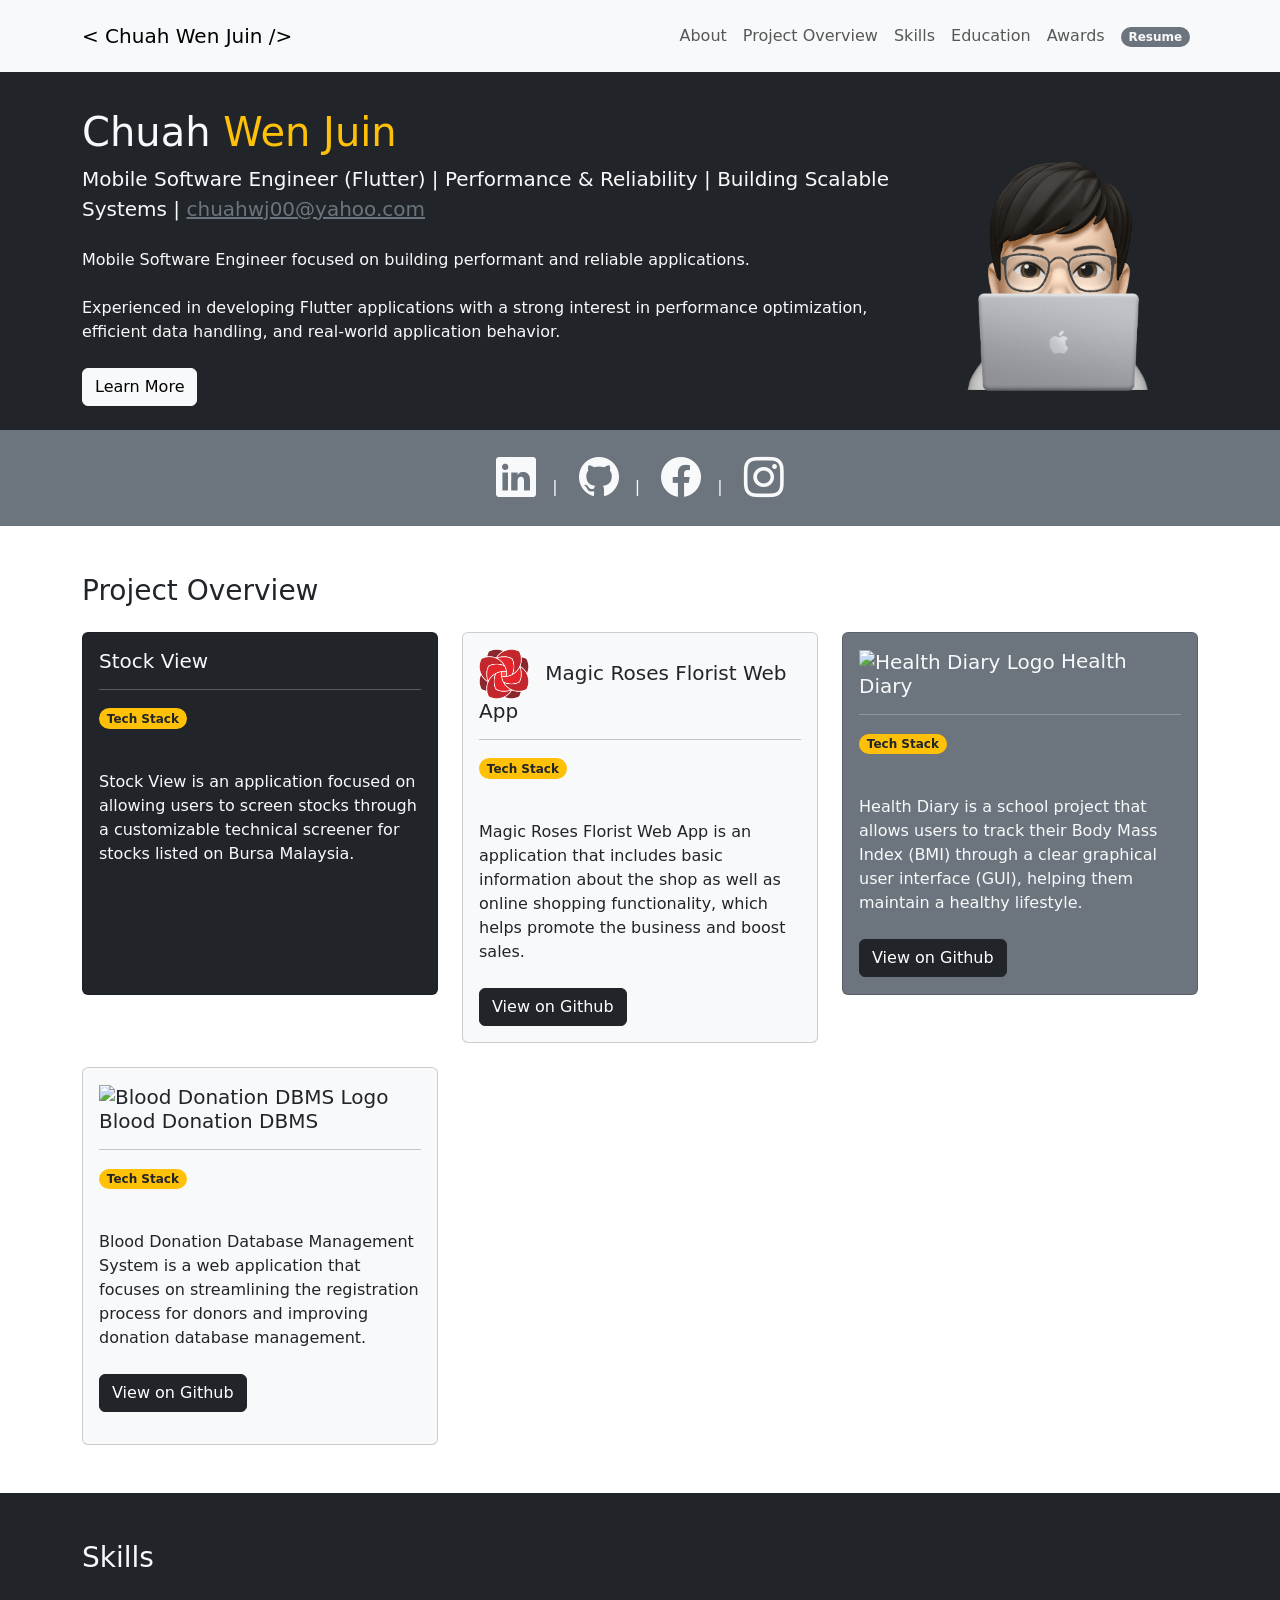
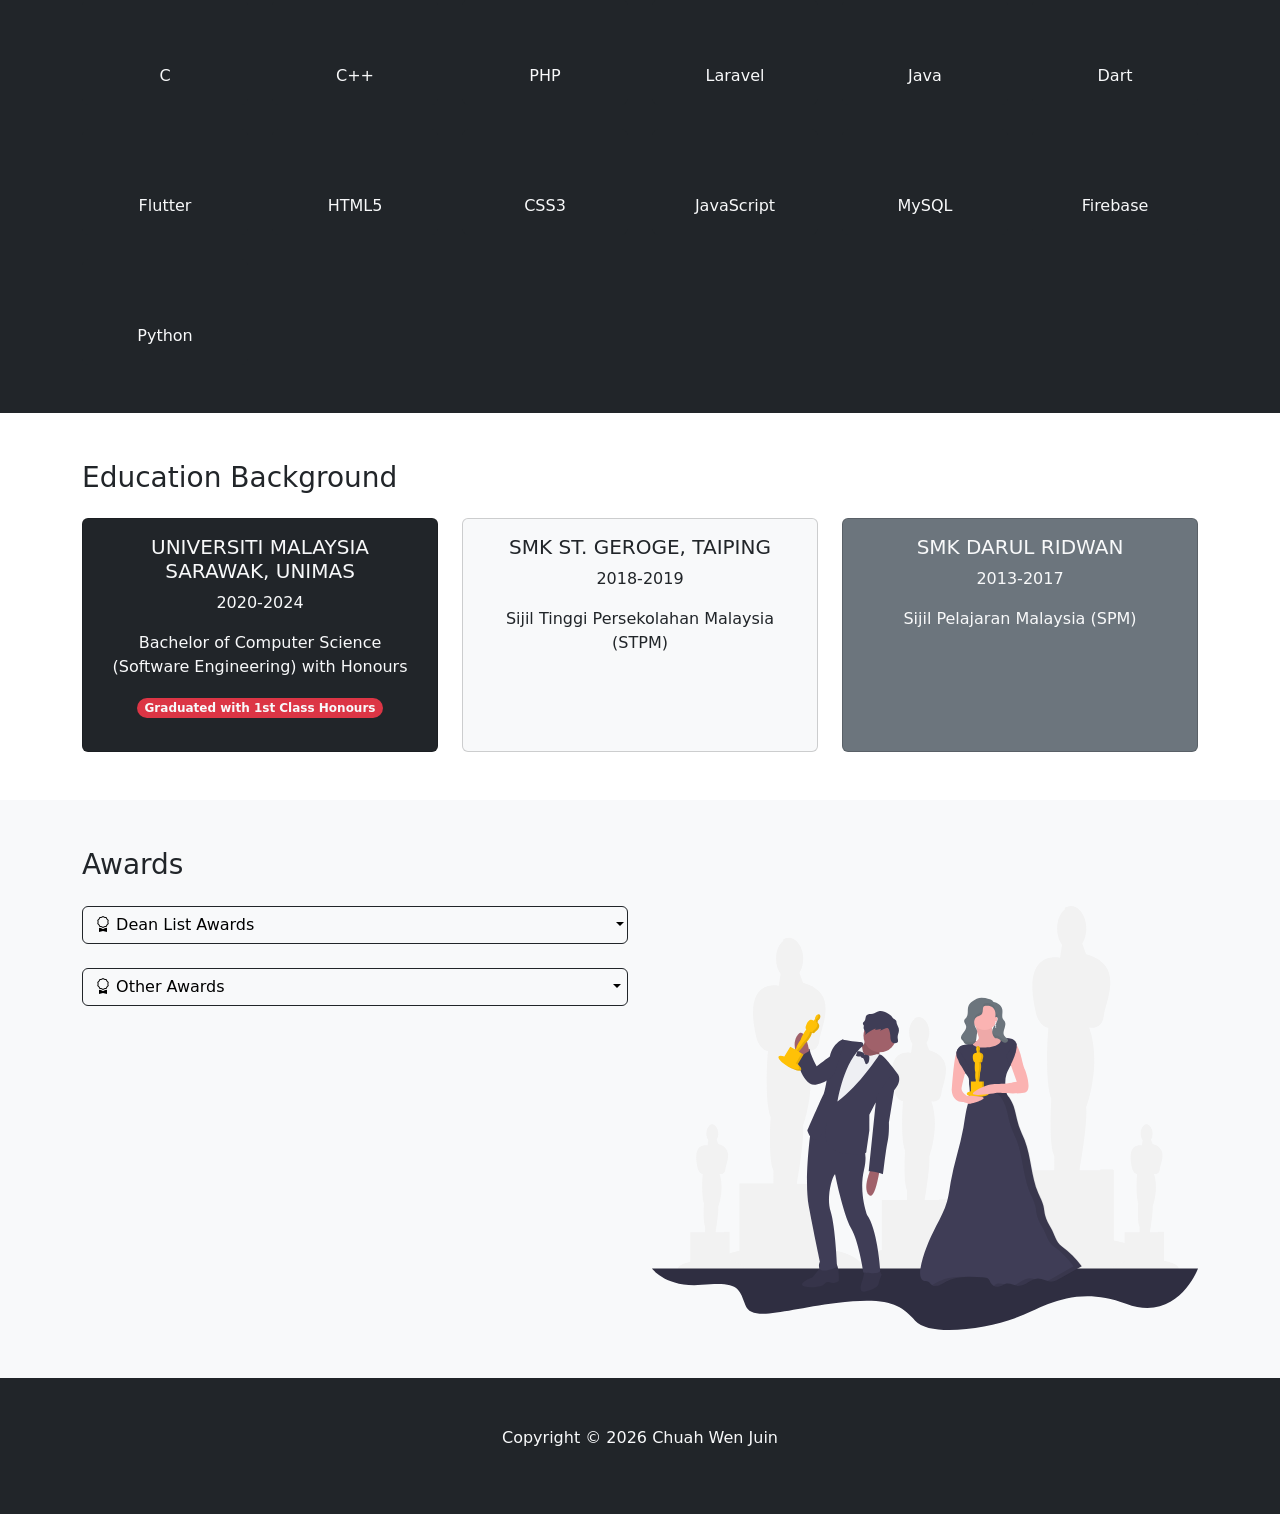
==== commit ffb18a4a: "Update resume and modify awards section for clarity" ====
--- a/index.html
+++ b/index.html
@@ -52,8 +52,8 @@
                         <a href="#awards" class="nav-link">Awards</a>
                     </li>
                     <li class="nav-item">
-                        <a href="src/CV.pdf" class="nav-link" target="_blank"><span
-                                class="badge bg-secondary text-light rounded-pill">Curriculum Vitae</span></a>
+                        <a href="src/resume.pdf" class="nav-link" target="_blank"><span
+                                class="badge bg-secondary text-light rounded-pill">Resume</span></a>
                     </li>
                 </ul>
             </div>
@@ -66,12 +66,13 @@
             <div class="d-sm-flex align-items-center justify-content-between">
                 <div>
                     <h1>Chuah <span class="text-warning">Wen Juin</span></h1>
-                    <p class="lead text-center-md">Software Developer | Student | Malaysia | <a class="text-secondary"
-                            href="mailto:">chuahwj00@yahoo.com</a></p>
-                    <p class="my-4">I am a novice in devoloping mobile application. <br />I learned to develop mobile
-                        application using Flutter. <br />I am a self-taught programmer and coding in Flutter is my first
-                        foray into software development.</p>
-                    <a class="btn btn-light btn-md mb-4" href="./src/CV.pdf" target="_blank">Learn More</a>
+                    <p class="lead text-center-md">Mobile Software Engineer (Flutter) | Performance & Reliability |
+                        Building Scalable Systems | <a class="text-secondary" href="mailto:">chuahwj00@yahoo.com</a></p>
+                    <p class="my-4">
+                        Mobile Software Engineer focused on building performant and reliable
+                        applications.<br /><br />Experienced in developing Flutter applications with a strong interest in
+                        performance optimization, efficient data handling, and real-world application behavior.</p>
+                    <a class="btn btn-light btn-md mb-4" href="./src/resume.pdf" target="_blank">Learn More</a>
                 </div>
                 <img class="img-fluid w-25 d-none d-lg-block" src="img/self.png" alt="profilePic" />
             </div>
@@ -101,8 +102,8 @@
                 <div class="col-lg-4">
                     <div class="card bg-dark text-light" id="firstProjectCard">
                         <div class="card-body">
-                            <h5 class="card-title"><img src="" alt="Stock View Logo"
-                                    width="50px" height="50px" style="margin: 0 10px 0 0; display: none;" /> Stock View</h5>
+                            <h5 class="card-title"><img src="" alt="Stock View Logo" width="50px" height="50px"
+                                    style="margin: 0 10px 0 0; display: none;" /> Stock View</h5>
                             <hr>
                             <p><span class="badge bg-warning text-dark rounded-pill">Tech Stack</span></p>
                             <p class="row">
@@ -116,11 +117,13 @@
                                     data-bs-placement="bottom" title="MySQL"><i
                                         class="devicon-mysql-plain colored card-icon h2"></i></a>
                             </p>
-                            <p class="card-text">Stock View is an application that focused on allowing user to screen for stock through the use of customizable technical screener to screen for stocks listed on Bursa Malaysia.
-                            </p>
-                            <div class="mt-xl-4 mt-auto" style="display: none;"><a class="btn btn-light btn-md"
-                                href="" target="_blank" >View on
-                                Github</a></div>
+                            <p class="card-text">Stock View is an application focused on allowing users to screen
+                                stocks through a customizable technical screener for stocks listed
+                                on Bursa Malaysia.
+                            </p>
+                            <div class="mt-xl-4 mt-auto" style="display: none;"><a class="btn btn-light btn-md" href=""
+                                    target="_blank">View on
+                                    Github</a></div>
                         </div>
                     </div>
                 </div>
@@ -129,7 +132,8 @@
                     <div class="card bg-light text-dark" id="firstProjectCard">
                         <div class="card-body">
                             <h5 class="card-title"><img src="./img/magic_roses_logo.png" alt="Magic Roses Florist Logo"
-                                    width="50px" height="50px" style="margin: 0 10px 0 0" /> Magic Roses Florist Web App</h5>
+                                    width="50px" height="50px" style="margin: 0 10px 0 0" /> Magic Roses Florist Web App
+                            </h5>
                             <hr>
                             <p><span class="badge bg-warning text-dark rounded-pill">Tech Stack</span></p>
                             <p class="row">
@@ -140,11 +144,14 @@
                                     data-bs-placement="bottom" title="MySQL"><i
                                         class="devicon-mysql-plain colored card-icon h2"></i></a>
                             </p>
-                            <p class="card-text">Magic Roses Florist Web App is an application includes basic information about the shop as well as online shopping functionality which could help promoting and boosting their shop sales.
+                            <p class="card-text">Magic Roses Florist Web App is an application that includes basic
+                                information about the shop as well as online shopping functionality, which helps
+                                promote the business and boost sales.
                             </p>
                             <div class="mt-xl-4 mt-auto"><a class="btn btn-dark btn-md"
-                                href="https://github.com/JohnnyLPH/UNI_CSSE_Year3_Sem1_SoftwareEngineeringLab_Project_1" target="_blank">View on
-                                Github</a></div>
+                                    href="https://github.com/JohnnyLPH/UNI_CSSE_Year3_Sem1_SoftwareEngineeringLab_Project_1"
+                                    target="_blank">View on
+                                    Github</a></div>
                         </div>
                     </div>
                 </div>
@@ -164,13 +171,14 @@
                                     data-bs-placement="bottom" title="Firebase"><i
                                         class="devicon-firebase-plain colored card-icon h2"></i></a>
                             </p>
-                            <p class="card-text">This application aimed to provide accurate weather information to all
-                                users in Malaysia by using the data collected by the Malaysian Meteorological Department
+                            <p class="card-text">This application aims to provide accurate weather information to
+                                users in Malaysia using data collected by the Malaysian Meteorological Department
                                 and publicinfobanjir.water.gov.my.
                             </p>
                             <p class="text-lg-center m-1" id="store-badge">
                                 <a href="https://apps.apple.com/us/app/weather-now/id1644352298" target="_blank"><img
-                                        src="img/download-on-the-app-store.svg" alt="download-at-the-app-store" style="padding: 10px" /></a>
+                                        src="img/download-on-the-app-store.svg" alt="download-at-the-app-store"
+                                        style="padding: 10px" /></a>
                                 <a href='https://play.google.com/store/apps/details?id=io.github.wenjuinchuah.weather_now&pcampaignid=pcampaignidMKT-Other-global-all-co-prtnr-py-PartBadge-Mar2515-1'
                                     target="_blank"><img alt='Get it on Google Play'
                                         src='https://play.google.com/intl/en_us/badges/static/images/badges/en_badge_web_generic.png'
@@ -193,10 +201,9 @@
                                     data-bs-placement="bottom" title="Java"><i
                                         class="devicon-java-plain colored card-icon h2"></i></a>
                             </p>
-                            <p class="card-text">Health Diary is a school project which it allows the user to trace
-                                their Body Mass Index (BMI) with a clear Graphical User Interface (GUI) to help users
-                                always
-                                stay healthy.</p>
+                            <p class="card-text">Health Diary is a school project that allows users to track
+                                their Body Mass Index (BMI) through a clear graphical user interface (GUI), helping
+                                them maintain a healthy lifestyle.</p>
                             <div class="mt-xl-4 mt-auto"><a class="btn btn-dark btn-md"
                                     href="https://github.com/wenjuinchuah/java-project" target="_blank">View on
                                     Github</a></div>
@@ -231,8 +238,8 @@
                                         class="devicon-mysql-plain colored card-icon h2"></i></a>
                             </p>
                             <p class="card-text">Blood Donation Database Management System is a web application that
-                                focuses on reducing the clutter registration process of donor and donation database
-                                management systems.</p>
+                                focuses on streamlining the registration process for donors and improving donation
+                                database management.</p>
                             <p class="mt-xl-4 mt-auto"><a class="btn btn-dark btn-md"
                                     href="https://github.com/wenjuinchuah/database-project" target="_blank">View on
                                     Github</a></p>
@@ -382,7 +389,7 @@
                             <h5 class="card-title">UNIVERSITI MALAYSIA SARAWAK, UNIMAS</h5>
                             <p class="card-text">2020-2024</p>
                             <p>Bachelor of Computer Science (Software Engineering) with Honours</p>
-                            <p><span class="badge bg-danger text-light rounded-pill">Current</span></p>
+                            <p><span class="badge bg-danger text-light rounded-pill">Graduated with 1st Class Honours</span></p>
                         </div>
                     </div>
                 </div>
@@ -423,18 +430,18 @@
                             aria-controls="deanList">
                             <i class="bi bi-award"></i>
                             Dean List Awards
-                            <span class="badge bg-warning rounded-pill">New</span>
+                            <!-- <span class="badge bg-warning rounded-pill">New</span> -->
                             <div class="spacer with-badge"></div>
                         </button>
                         <div class="collapse" id="deanList">
                             <div class="card card-body">
-                                UNIMAS Dean List from Semester 1, 2, 3, 4, 5, and 7
+                                UNIMAS Dean List for 6 academic semester
                             </div>
                         </div>
                     </div>
                     <div class="dropdown d-grid gap-2 mb-4">
-                        <button class="btn btn-light text-start dropdown-toggle border-dark"
-                            type="button" data-bs-toggle="collapse" data-bs-target="#otherAwards" aria-expanded="false"
+                        <button class="btn btn-light text-start dropdown-toggle border-dark" type="button"
+                            data-bs-toggle="collapse" data-bs-target="#otherAwards" aria-expanded="false"
                             aria-controls="otherAwards">
                             <i class="bi bi-award"></i>
                             Other Awards
--- a/css/style.css
+++ b/css/style.css
@@ -25,7 +25,7 @@
 /* Awards' dropdown spacer */
 .with-badge {
     display: inline-block;
-    width: calc(100% - 219px);
+    width: calc(100% - 173px);
 }
 
 .no-badge {
